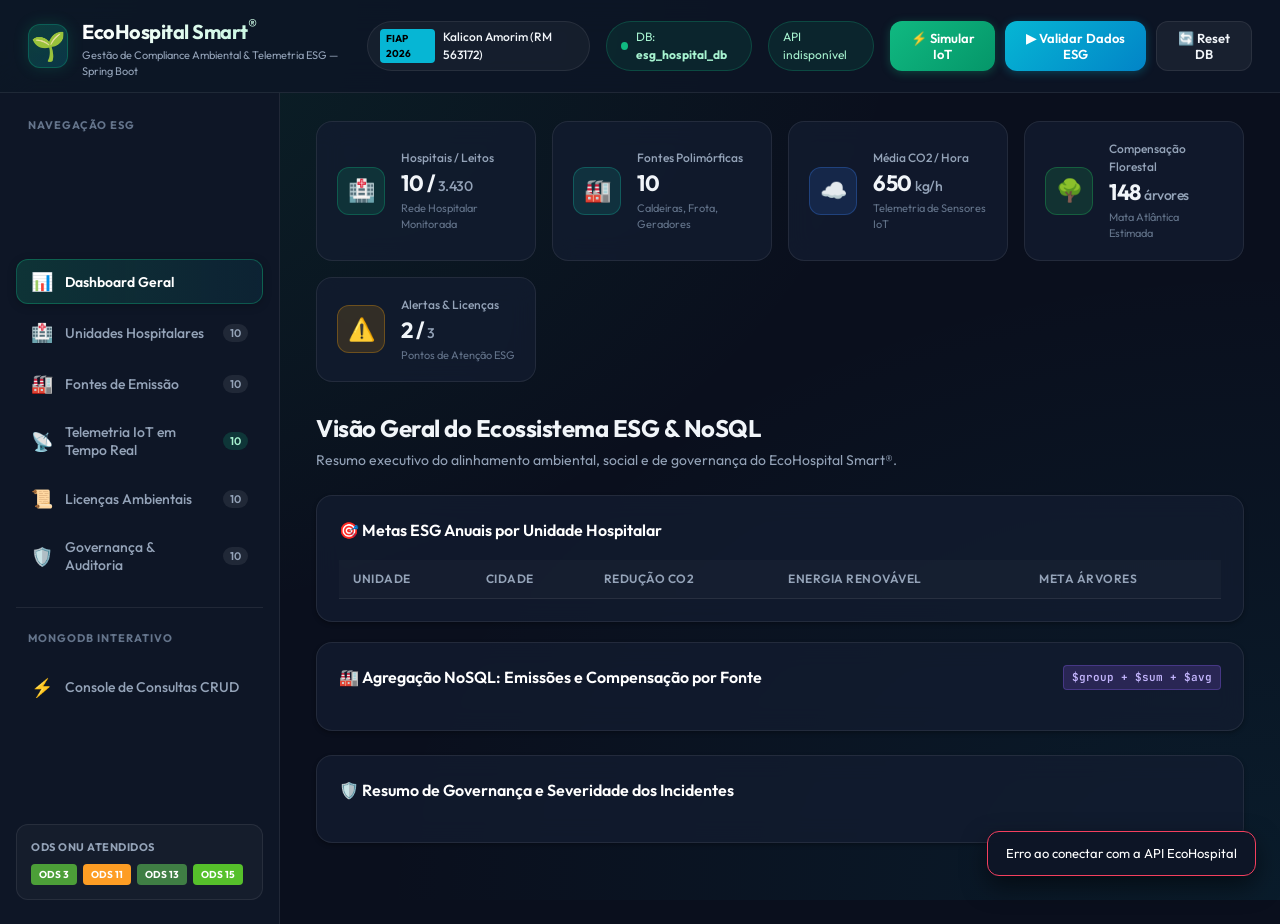
==== public/index.html @ 6159371f "Implementa EcoHospital Spring Boot com Docker, testes e CI/CD" ====
<!DOCTYPE html>
<html lang="pt-BR">
<head>
    <meta charset="UTF-8">
    <meta name="viewport" content="width=device-width, initial-scale=1.0">
    <title>EcoHospital Smart® — Gestão ESG & Monitoramento NoSQL</title>
    <link rel="preconnect" href="https://fonts.googleapis.com">
    <link rel="preconnect" href="https://fonts.gstatic.com" crossorigin>
    <link href="https://fonts.googleapis.com/css2?family=Outfit:wght@300;400;500;600;700;800&family=JetBrains+Mono:wght@400;500;700&display=swap" rel="stylesheet">
    <link rel="stylesheet" href="styles.css">
</head>
<body>
    <!-- HEADER -->
    <header class="navbar">
        <div class="nav-brand">
            <div class="logo-icon">🌱</div>
            <div class="brand-text">
                <span class="brand-title">EcoHospital Smart<sup>®</sup></span>
                <span class="brand-subtitle">Gestão de Compliance Ambiental & Telemetria ESG — Spring Boot</span>
            </div>
        </div>
        <div class="nav-meta">
            <div class="student-badge">
                <span class="badge-label">FIAP 2026</span>
                <span class="student-name">Kalicon Amorim (RM 563172)</span>
            </div>
            <div class="db-status-badge">
                <span class="status-dot pulse"></span>
                <span>DB: <strong>esg_hospital_db</strong></span>
            </div>
            <div class="db-status-badge" id="environmentLabel">Consultando ambiente…</div>
            <div class="header-actions">
                <button id="btnSimularIoT" class="btn btn-emerald" title="Gera uma leitura de telemetria IoT aleatória">
                    ⚡ Simular IoT
                </button>
                <button id="btnRunTestRunner" class="btn btn-cyan" title="Exibe o relatório de integridade dos dados atuais">
                    ▶ Validar Dados ESG
                </button>
                <button id="btnResetDB" class="btn btn-outline" title="Recarrega o banco com o dataset original">
                    🔄 Reset DB
                </button>
            </div>
        </div>
    </header>

    <!-- MAIN CONTAINER -->
    <div class="app-layout">
        <!-- SIDEBAR NAVIGATION -->
        <aside class="sidebar">
            <div class="sidebar-section-title">NAVEGAÇÃO ESG</div>
            <nav class="nav-menu">
                <button class="nav-item active" data-tab="dashboard">
                    <span class="nav-icon">📊</span>
                    <span>Dashboard Geral</span>
                </button>
                <button class="nav-item" data-tab="hospitais">
                    <span class="nav-icon">🏥</span>
                    <span>Unidades Hospitalares</span>
                    <span class="badge-count" id="countHospitais">10</span>
                </button>
                <button class="nav-item" data-tab="fontes">
                    <span class="nav-icon">🏭</span>
                    <span>Fontes de Emissão</span>
                    <span class="badge-count" id="countFontes">10</span>
                </button>
                <button class="nav-item" data-tab="telemetria">
                    <span class="nav-icon">📡</span>
                    <span>Telemetria IoT em Tempo Real</span>
                    <span class="badge-count pulse-badge" id="countTelemetria">10</span>
                </button>
                <button class="nav-item" data-tab="licencas">
                    <span class="nav-icon">📜</span>
                    <span>Licenças Ambientais</span>
                    <span class="badge-count" id="countLicencas">10</span>
                </button>
                <button class="nav-item" data-tab="auditoria">
                    <span class="nav-icon">🛡️</span>
                    <span>Governança & Auditoria</span>
                    <span class="badge-count" id="countAuditoria">10</span>
                </button>
                <div class="sidebar-divider"></div>
                <div class="sidebar-section-title">MONGODB INTERATIVO</div>
                <button class="nav-item" data-tab="console">
                    <span class="nav-icon">⚡</span>
                    <span>Console de Consultas CRUD</span>
                </button>
            </nav>

            <div class="sidebar-footer">
                <div class="footer-card">
                    <div class="footer-card-header">
                        <span class="footer-card-title">ODS ONU Atendidos</span>
                    </div>
                    <div class="ods-tags">
                        <span class="ods-pill ods-3" title="ODS 3: Saúde e Bem-Estar">ODS 3</span>
                        <span class="ods-pill ods-11" title="ODS 11: Cidades Sustentáveis">ODS 11</span>
                        <span class="ods-pill ods-13" title="ODS 13: Ação Contra Mudança Global do Clima">ODS 13</span>
                        <span class="ods-pill ods-15" title="ODS 15: Vida Terrestre">ODS 15</span>
                    </div>
                </div>
            </div>
        </aside>

        <!-- CONTENT AREA -->
        <main class="main-content">
            <!-- KPI STRIP -->
            <section class="kpi-strip">
                <div class="kpi-card">
                    <div class="kpi-icon-wrapper bg-emerald">🏥</div>
                    <div class="kpi-info">
                        <span class="kpi-label">Hospitais / Leitos</span>
                        <span class="kpi-value" id="kpiHospitais">10 / <small id="kpiLeitos">3.430</small></span>
                        <span class="kpi-sub">Rede Hospitalar Monitorada</span>
                    </div>
                </div>

                <div class="kpi-card">
                    <div class="kpi-icon-wrapper bg-teal">🏭</div>
                    <div class="kpi-info">
                        <span class="kpi-label">Fontes Polimórficas</span>
                        <span class="kpi-value" id="kpiFontes">10</span>
                        <span class="kpi-sub">Caldeiras, Frota, Geradores</span>
                    </div>
                </div>

                <div class="kpi-card">
                    <div class="kpi-icon-wrapper bg-blue">☁️</div>
                    <div class="kpi-info">
                        <span class="kpi-label">Média CO2 / Hora</span>
                        <span class="kpi-value" id="kpiMediaCo2">650 <small>kg/h</small></span>
                        <span class="kpi-sub">Telemetria de Sensores IoT</span>
                    </div>
                </div>

                <div class="kpi-card">
                    <div class="kpi-icon-wrapper bg-green">🌳</div>
                    <div class="kpi-info">
                        <span class="kpi-label">Compensação Florestal</span>
                        <span class="kpi-value" id="kpiArvores">148 <small>árvores</small></span>
                        <span class="kpi-sub">Mata Atlântica Estimada</span>
                    </div>
                </div>

                <div class="kpi-card">
                    <div class="kpi-icon-wrapper bg-amber">⚠️</div>
                    <div class="kpi-info">
                        <span class="kpi-label">Alertas & Licenças</span>
                        <span class="kpi-value" id="kpiAlertas">2 / <small id="kpiLicencasCriticas">3</small></span>
                        <span class="kpi-sub">Pontos de Atenção ESG</span>
                    </div>
                </div>
            </section>

            <!-- TAB 1: DASHBOARD GERAL -->
            <div id="tab-dashboard" class="tab-pane active">
                <div class="content-header">
                    <h2>Visão Geral do Ecossistema ESG & NoSQL</h2>
                    <p>Resumo executivo do alinhamento ambiental, social e de governança do EcoHospital Smart®.</p>
                </div>

                <div class="grid-2-cols">
                    <div class="glass-card">
                        <div class="card-title">
                            <span>🎯 Metas ESG Anuais por Unidade Hospitalar</span>
                        </div>
                        <div class="table-responsive">
                            <table class="data-table" id="tableMetasDashboard">
                                <thead>
                                    <tr>
                                        <th>Unidade</th>
                                        <th>Cidade</th>
                                        <th>Redução CO2</th>
                                        <th>Energia Renovável</th>
                                        <th>Meta Árvores</th>
                                    </tr>
                                </thead>
                                <tbody>
                                    <!-- Injetado via JS -->
                                </tbody>
                            </table>
                        </div>
                    </div>

                    <div class="glass-card">
                        <div class="card-title">
                            <span>🏭 Agregação NoSQL: Emissões e Compensação por Fonte</span>
                            <span class="tag-pipeline">$group + $sum + $avg</span>
                        </div>
                        <div id="aggChartContainer" class="agg-list">
                            <!-- Injetado via JS -->
                        </div>
                    </div>
                </div>

                <div class="glass-card mt-4">
                    <div class="card-title">
                        <span>🛡️ Resumo de Governança e Severidade dos Incidentes</span>
                    </div>
                    <div class="governance-grid" id="governanceHighlights">
                        <!-- Injetado via JS -->
                    </div>
                </div>
            </div>

            <!-- TAB 2: UNIDADES HOSPITALARES -->
            <div id="tab-hospitais" class="tab-pane">
                <div class="content-header">
                    <h2>Unidades Hospitalares Monitoradas</h2>
                    <p>Estrutura NoSQL com geolocalização GeoJSON (índice <code>2dsphere</code>), leitos ativos e certificações ESG (ISO 14001, LEED, ONA).</p>
                </div>
                <div class="hospital-cards-grid" id="hospitalCardsContainer">
                    <!-- Injetado via JS -->
                </div>
            </div>

            <!-- TAB 3: FONTES DE EMISSÃO (POLIMÓRFICO) -->
            <div id="tab-fontes" class="tab-pane">
                <div class="content-header">
                    <h2>Fontes de Emissão — Esquema Polimórfico MongoDB</h2>
                    <p>Demonstração da flexibilidade NoSQL: cada tipo de fonte (caldeira, ambulância elétrica, gerador diesel, incinerador) possui atributos exclusivos sem campos nulos desperdiçados.</p>
                </div>
                <div class="filter-bar">
                    <button class="filter-btn active" data-filter="TODOS">Todas (10)</button>
                    <button class="filter-btn" data-filter="CALDEIRA_VAPOR">Caldeiras a Vapor</button>
                    <button class="filter-btn" data-filter="GRUPO_GERADOR_DIESEL">Geradores Diesel</button>
                    <button class="filter-btn" data-filter="FROTA_AMBULANCIA_HIBRIDA">Frota Híbrida/Elétrica</button>
                    <button class="filter-btn" data-filter="INCINERADOR_RESIDUOS_HOSP">Incineradores</button>
                    <button class="filter-btn" data-filter="SISTEMA_HVAC_CHILLER">Sistemas Chiller</button>
                </div>
                <div class="fontes-cards-grid" id="fontesCardsContainer">
                    <!-- Injetado via JS -->
                </div>
            </div>

            <!-- TAB 4: TELEMETRIA IOT -->
            <div id="tab-telemetria" class="tab-pane">
                <div class="content-header flex-between">
                    <div>
                        <h2>Telemetria de Carbono IoT em Tempo Real</h2>
                        <p>Sensores coletando emissão contínua de CO2 (kg/h), temperatura e cálculo automático de árvores para compensação ambiental.</p>
                    </div>
                    <button id="btnNovaLeitura" class="btn btn-emerald">
                        ➕ Disparar Nova Leitura IoT
                    </button>
                </div>

                <div class="glass-card">
                    <div class="table-responsive">
                        <table class="data-table" id="tableTelemetria">
                            <thead>
                                <tr>
                                    <th>Código</th>
                                    <th>Fonte Emissora</th>
                                    <th>Data / Hora</th>
                                    <th>CO2 Medido</th>
                                    <th>Limite Máx.</th>
                                    <th>Status</th>
                                    <th>Compensação Florestal</th>
                                </tr>
                            </thead>
                            <tbody>
                                <!-- Injetado via JS -->
                            </tbody>
                        </table>
                    </div>
                </div>
            </div>

            <!-- TAB 5: LICENÇAS AMBIENTAIS -->
            <div id="tab-licencas" class="tab-pane">
                <div class="content-header">
                    <h2>Controle de Licenças Ambientais & Prazos Regulatórios</h2>
                    <p>Órgãos emissores (CETESB, IBAMA, DAEE, ANVISA), acompanhamento de condicionantes e alertas de vencimento.</p>
                </div>
                <div class="glass-card">
                    <div class="table-responsive">
                        <table class="data-table" id="tableLicencas">
                            <thead>
                                <tr>
                                    <th>Processo</th>
                                    <th>Tipo de Licença</th>
                                    <th>Unidade</th>
                                    <th>Órgão Emissor</th>
                                    <th>Vencimento</th>
                                    <th>Status</th>
                                    <th>Condicionantes</th>
                                </tr>
                            </thead>
                            <tbody>
                                <!-- Injetado via JS -->
                            </tbody>
                        </table>
                    </div>
                </div>
            </div>

            <!-- TAB 6: AUDITORIA ESG -->
            <div id="tab-auditoria" class="tab-pane">
                <div class="content-header">
                    <h2>Trilha Imutável de Auditoria & Governança ESG</h2>
                    <p>Histórico auditável de incidentes, compliance com os ODS da ONU e indicadores GRI.</p>
                </div>
                <div class="glass-card">
                    <div class="table-responsive">
                        <table class="data-table" id="tableAuditoria">
                            <thead>
                                <tr>
                                    <th>Código Log</th>
                                    <th>Timestamp</th>
                                    <th>Categoria</th>
                                    <th>Severidade</th>
                                    <th>Descrição do Evento</th>
                                    <th>ODS ONU</th>
                                    <th>Status</th>
                                </tr>
                            </thead>
                            <tbody>
                                <!-- Injetado via JS -->
                            </tbody>
                        </table>
                    </div>
                </div>
            </div>

            <!-- TAB 7: CONSOLE INTERATIVO MONGODB -->
            <div id="tab-console" class="tab-pane">
                <div class="content-header">
                    <h2>Console Interativo de Consultas & Operações ESG</h2>
                    <p>Execute as operações sobre os documentos JSON e consulte o comando MongoDB equivalente para estudo.</p>
                </div>

                <div class="console-layout">
                    <div class="console-sidebar glass-card">
                        <h3 class="panel-title">Consultas Acadêmicas Predefinidas</h3>
                        <div class="preset-group">
                            <span class="group-label">OPERAÇÕES DE CONSULTA (READ)</span>
                            <button class="btn-query-preset" data-query="read_hospitais_iso">
                                <span class="q-badge">2.1</span> Hospitais ISO 14001 com leitos > 200
                            </button>
                            <button class="btn-query-preset" data-query="read_fontes_altas">
                                <span class="q-badge">2.2</span> Fontes com CO2 >= 500 kg/h
                            </button>
                            <button class="btn-query-preset" data-query="read_frota_hibrida">
                                <span class="q-badge">2.3</span> Frota de Ambulâncias Híbridas
                            </button>
                            <button class="btn-query-preset" data-query="read_iot_critico">
                                <span class="q-badge">2.4</span> Leituras IoT Críticas (Alertas)
                            </button>
                            <button class="btn-query-preset" data-query="agg_arvores_fonte">
                                <span class="q-badge">2.5</span> Agregação: Árvores por Fonte ($group)
                            </button>
                            <button class="btn-query-preset" data-query="read_licencas_criticas">
                                <span class="q-badge">2.6</span> Licenças Vencidas ou Expirando
                            </button>
                            <button class="btn-query-preset" data-query="read_logs_criticos">
                                <span class="q-badge">2.7</span> Logs de Auditoria Críticos
                            </button>
                        </div>

                        <div class="preset-group mt-3">
                            <span class="group-label">OPERAÇÕES DE ATUALIZAÇÃO (UPDATE)</span>
                            <button class="btn-query-preset" data-query="update_meta_hosp">
                                <span class="q-badge">3.1</span> Atualizar Metas / Certificação Net Zero
                            </button>
                            <button class="btn-query-preset" data-query="update_status_fonte">
                                <span class="q-badge">3.2</span> Atualizar Status Caldeira Otimizada
                            </button>
                        </div>
                    </div>

                    <div class="console-main glass-card">
                        <div class="query-code-panel">
                            <div class="panel-header">
                                <span class="code-title">COMANDO MONGOSH EQUIVALENTE (DIDÁTICO):</span>
                                <span class="badge-tag" id="queryTotalResults">0 resultados</span>
                            </div>
                            <pre class="code-editor" id="mongoCodeViewer">// Selecione uma das consultas à esquerda para executar e inspecionar os dados.</pre>
                        </div>

                        <div class="query-results-panel mt-3">
                            <div class="panel-header">
                                <span class="code-title">RESULTADO DA OPERAÇÃO ESG:</span>
                                <button class="btn btn-sm btn-outline" id="btnCopiarJson">📋 Copiar JSON</button>
                            </div>
                            <pre class="json-viewer" id="jsonResultViewer">{ "status": "Aguardando seleção..." }</pre>
                        </div>
                    </div>
                </div>
            </div>
        </main>
    </div>

    <!-- MODAL TEST RUNNER -->
    <div class="modal-overlay" id="testRunnerModal">
        <div class="modal-window">
            <div class="modal-header">
                <div class="modal-title">
                    <span>🖥️ Relatório de Integridade ESG</span>
                </div>
                <button class="modal-close" id="btnCloseModal">✕</button>
            </div>
            <div class="modal-body">
                <div class="terminal-container">
                    <pre class="terminal-output" id="terminalOutput">Consultando integridade dos dados...</pre>
                </div>
            </div>
            <div class="modal-footer">
                <span class="terminal-status">Suíte automatizada disponível no pipeline CI</span>
                <button class="btn btn-outline" id="btnCloseModalBtn">Fechar</button>
            </div>
        </div>
    </div>

    <!-- TOAST NOTIFICATION -->
    <div id="toast" class="toast"></div>

    <script src="app.js"></script>
</body>
</html>
---- public/styles.css ----
/* ==========================================================================
   EcoHospital Smart® — Sistema de Gestão ESG NoSQL MongoDB
   Estilos Visuais Premium & Glassmorphism
   ========================================================================== */

:root {
    --bg-main: #0a0f1d;
    --bg-sidebar: #0e1626;
    --bg-card: rgba(19, 29, 49, 0.75);
    --bg-card-hover: rgba(28, 41, 68, 0.85);
    --border-color: rgba(255, 255, 255, 0.08);
    --border-glow: rgba(16, 185, 129, 0.3);

    --primary-emerald: #10b981;
    --primary-emerald-hover: #059669;
    --accent-teal: #14b8a6;
    --accent-cyan: #06b6d4;
    --accent-blue: #3b82f6;
    --accent-amber: #f59e0b;
    --accent-rose: #f43f5e;
    --accent-purple: #8b5cf6;

    --text-main: #f1f5f9;
    --text-muted: #94a3b8;
    --text-dim: #64748b;

    --font-sans: 'Outfit', -apple-system, BlinkMacSystemFont, sans-serif;
    --font-mono: 'JetBrains Mono', Consolas, monospace;

    --shadow-sm: 0 2px 4px rgba(0,0,0,0.3);
    --shadow-md: 0 4px 12px rgba(0,0,0,0.4);
    --shadow-lg: 0 10px 25px rgba(0,0,0,0.5);
    --radius-sm: 8px;
    --radius-md: 12px;
    --radius-lg: 16px;
    --radius-full: 9999px;
}

* {
    box-sizing: border-box;
    margin: 0;
    padding: 0;
}

body {
    font-family: var(--font-sans);
    background-color: var(--bg-main);
    color: var(--text-main);
    line-height: 1.5;
    min-height: 100vh;
    overflow-x: hidden;
    background-image: 
        radial-gradient(at 0% 0%, rgba(16, 185, 129, 0.12) 0px, transparent 50%),
        radial-gradient(at 100% 100%, rgba(6, 182, 212, 0.08) 0px, transparent 50%);
    background-attachment: fixed;
}

/* ==========================================================================
   HEADER / NAVBAR
   ========================================================================== */
.navbar {
    display: flex;
    justify-content: space-between;
    align-items: center;
    padding: 12px 28px;
    background: rgba(14, 22, 38, 0.85);
    backdrop-filter: blur(16px);
    border-bottom: 1px solid var(--border-color);
    position: sticky;
    top: 0;
    z-index: 100;
}

.nav-brand {
    display: flex;
    align-items: center;
    gap: 14px;
}

.logo-icon {
    font-size: 28px;
    width: 44px;
    height: 44px;
    display: flex;
    align-items: center;
    justify-content: center;
    background: linear-gradient(135deg, rgba(16, 185, 129, 0.25), rgba(6, 182, 212, 0.2));
    border: 1px solid var(--border-glow);
    border-radius: var(--radius-md);
    box-shadow: 0 0 15px rgba(16, 185, 129, 0.2);
}

.brand-text {
    display: flex;
    flex-direction: column;
}

.brand-title {
    font-size: 20px;
    font-weight: 700;
    letter-spacing: -0.5px;
    background: linear-gradient(90deg, #ffffff, #a7f3d0);
    -webkit-background-clip: text;
    -webkit-text-fill-color: transparent;
}

.brand-subtitle {
    font-size: 11px;
    color: var(--text-muted);
    font-weight: 400;
}

.nav-meta {
    display: flex;
    align-items: center;
    gap: 16px;
}

.student-badge {
    display: flex;
    align-items: center;
    gap: 8px;
    padding: 6px 12px;
    background: rgba(255, 255, 255, 0.04);
    border: 1px solid var(--border-color);
    border-radius: var(--radius-full);
    font-size: 12px;
}

.student-badge .badge-label {
    background: var(--accent-cyan);
    color: #000;
    font-weight: 700;
    font-size: 10px;
    padding: 2px 6px;
    border-radius: 4px;
}

.student-name {
    color: var(--text-main);
    font-weight: 500;
}

.db-status-badge {
    display: flex;
    align-items: center;
    gap: 8px;
    padding: 6px 14px;
    background: rgba(16, 185, 129, 0.1);
    border: 1px solid rgba(16, 185, 129, 0.25);
    border-radius: var(--radius-full);
    font-size: 12px;
    color: #a7f3d0;
}

.status-dot {
    width: 8px;
    height: 8px;
    border-radius: 50%;
    background: var(--primary-emerald);
}

.status-dot.pulse {
    box-shadow: 0 0 0 0 rgba(16, 185, 129, 0.7);
    animation: pulseGlow 2s infinite;
}

@keyframes pulseGlow {
    0% { transform: scale(0.95); box-shadow: 0 0 0 0 rgba(16, 185, 129, 0.7); }
    70% { transform: scale(1); box-shadow: 0 0 0 8px rgba(16, 185, 129, 0); }
    100% { transform: scale(0.95); box-shadow: 0 0 0 0 rgba(16, 185, 129, 0); }
}

.header-actions {
    display: flex;
    gap: 10px;
}

/* ==========================================================================
   BUTTONS
   ========================================================================== */
.btn {
    display: inline-flex;
    align-items: center;
    gap: 6px;
    padding: 8px 16px;
    font-family: var(--font-sans);
    font-size: 13px;
    font-weight: 600;
    border-radius: var(--radius-md);
    cursor: pointer;
    transition: all 0.2s ease;
    border: none;
    text-decoration: none;
}

.btn-emerald {
    background: linear-gradient(135deg, var(--primary-emerald), #059669);
    color: #ffffff;
    box-shadow: 0 2px 10px rgba(16, 185, 129, 0.3);
}

.btn-emerald:hover {
    transform: translateY(-1px);
    box-shadow: 0 4px 15px rgba(16, 185, 129, 0.45);
}

.btn-cyan {
    background: linear-gradient(135deg, var(--accent-cyan), #0284c7);
    color: #ffffff;
    box-shadow: 0 2px 10px rgba(6, 182, 212, 0.3);
}

.btn-cyan:hover {
    transform: translateY(-1px);
    box-shadow: 0 4px 15px rgba(6, 182, 212, 0.45);
}

.btn-outline {
    background: rgba(255, 255, 255, 0.05);
    color: var(--text-main);
    border: 1px solid var(--border-color);
}

.btn-outline:hover {
    background: rgba(255, 255, 255, 0.1);
    border-color: rgba(255, 255, 255, 0.2);
}

.btn-sm {
    padding: 5px 10px;
    font-size: 11px;
}

/* ==========================================================================
   LAYOUT: SIDEBAR + MAIN CONTENT
   ========================================================================== */
.app-layout {
    display: flex;
    min-height: calc(100vh - 69px);
}

.sidebar {
    width: 280px;
    background: var(--bg-sidebar);
    border-right: 1px solid var(--border-color);
    padding: 24px 16px;
    display: flex;
    flex-direction: column;
    justify-content: space-between;
    flex-shrink: 0;
}

.sidebar-section-title {
    font-size: 11px;
    font-weight: 700;
    color: var(--text-dim);
    letter-spacing: 1px;
    margin-bottom: 12px;
    padding-left: 12px;
}

.nav-menu {
    display: flex;
    flex-direction: column;
    gap: 6px;
}

.nav-item {
    display: flex;
    align-items: center;
    gap: 12px;
    padding: 10px 14px;
    background: transparent;
    color: var(--text-muted);
    border: 1px solid transparent;
    border-radius: var(--radius-md);
    font-family: var(--font-sans);
    font-size: 14px;
    font-weight: 500;
    cursor: pointer;
    transition: all 0.2s;
    text-align: left;
    width: 100%;
}

.nav-item:hover {
    color: var(--text-main);
    background: rgba(255, 255, 255, 0.04);
}

.nav-item.active {
    color: #ffffff;
    background: linear-gradient(90deg, rgba(16, 185, 129, 0.18), rgba(6, 182, 212, 0.08));
    border-color: rgba(16, 185, 129, 0.35);
    font-weight: 600;
    box-shadow: 0 2px 10px rgba(0,0,0,0.2);
}

.nav-icon {
    font-size: 18px;
}

.badge-count {
    margin-left: auto;
    font-size: 11px;
    font-weight: 600;
    padding: 2px 7px;
    border-radius: var(--radius-full);
    background: rgba(255, 255, 255, 0.08);
    color: var(--text-muted);
}

.badge-count.pulse-badge {
    background: rgba(16, 185, 129, 0.2);
    color: #a7f3d0;
}

.sidebar-divider {
    height: 1px;
    background: var(--border-color);
    margin: 16px 0;
}

.footer-card {
    background: rgba(255, 255, 255, 0.03);
    border: 1px solid var(--border-color);
    border-radius: var(--radius-md);
    padding: 14px;
}

.footer-card-title {
    font-size: 11px;
    font-weight: 700;
    color: var(--text-muted);
    text-transform: uppercase;
    letter-spacing: 0.5px;
    display: block;
    margin-bottom: 8px;
}

.ods-tags {
    display: flex;
    flex-wrap: wrap;
    gap: 6px;
}

.ods-pill {
    font-size: 10px;
    font-weight: 700;
    padding: 3px 8px;
    border-radius: 4px;
    color: #fff;
}

.ods-3  { background: #4C9F38; }
.ods-11 { background: #FD9D24; }
.ods-13 { background: #3F7E44; }
.ods-15 { background: #56C02B; }

/* ==========================================================================
   MAIN CONTENT AREA
   ========================================================================== */
.main-content {
    flex: 1;
    padding: 28px 36px;
    overflow-y: auto;
    max-height: calc(100vh - 69px);
}

/* KPI STRIP */
.kpi-strip {
    display: grid;
    grid-template-columns: repeat(auto-fit, minmax(200px, 1fr));
    gap: 16px;
    margin-bottom: 28px;
}

.kpi-card {
    background: var(--bg-card);
    backdrop-filter: blur(12px);
    border: 1px solid var(--border-color);
    border-radius: var(--radius-lg);
    padding: 18px 20px;
    display: flex;
    align-items: center;
    gap: 16px;
    transition: transform 0.2s, border-color 0.2s;
}

.kpi-card:hover {
    transform: translateY(-2px);
    border-color: rgba(255, 255, 255, 0.18);
}

.kpi-icon-wrapper {
    width: 48px;
    height: 48px;
    border-radius: var(--radius-md);
    display: flex;
    align-items: center;
    justify-content: center;
    font-size: 22px;
    flex-shrink: 0;
}

.bg-emerald { background: rgba(16, 185, 129, 0.15); border: 1px solid rgba(16, 185, 129, 0.3); }
.bg-teal    { background: rgba(20, 184, 166, 0.15); border: 1px solid rgba(20, 184, 166, 0.3); }
.bg-blue    { background: rgba(59, 130, 246, 0.15); border: 1px solid rgba(59, 130, 246, 0.3); }
.bg-green   { background: rgba(34, 197, 94, 0.15);  border: 1px solid rgba(34, 197, 94, 0.3); }
.bg-amber   { background: rgba(245, 158, 11, 0.15); border: 1px solid rgba(245, 158, 11, 0.3); }

.kpi-info {
    display: flex;
    flex-direction: column;
}

.kpi-label {
    font-size: 12px;
    color: var(--text-muted);
    font-weight: 500;
}

.kpi-value {
    font-size: 22px;
    font-weight: 700;
    color: var(--text-main);
    letter-spacing: -0.5px;
}

.kpi-value small {
    font-size: 14px;
    font-weight: 500;
    color: var(--text-muted);
}

.kpi-sub {
    font-size: 11px;
    color: var(--text-dim);
}

/* ==========================================================================
   TABS & PANES
   ========================================================================== */
.tab-pane {
    display: none;
    animation: fadeIn 0.25s ease-out;
}

.tab-pane.active {
    display: block;
}

@keyframes fadeIn {
    from { opacity: 0; transform: translateY(6px); }
    to { opacity: 1; transform: translateY(0); }
}

.content-header {
    margin-bottom: 24px;
}

.content-header h2 {
    font-size: 24px;
    font-weight: 700;
    letter-spacing: -0.5px;
    margin-bottom: 4px;
}

.content-header p {
    color: var(--text-muted);
    font-size: 14px;
}

.flex-between {
    display: flex;
    justify-content: space-between;
    align-items: center;
}

/* ==========================================================================
   CARDS & GRIDS
   ========================================================================== */
.glass-card {
    background: var(--bg-card);
    backdrop-filter: blur(12px);
    border: 1px solid var(--border-color);
    border-radius: var(--radius-lg);
    padding: 22px;
    box-shadow: var(--shadow-sm);
}

.card-title {
    display: flex;
    justify-content: space-between;
    align-items: center;
    font-size: 16px;
    font-weight: 600;
    margin-bottom: 18px;
    color: #ffffff;
}

.tag-pipeline {
    font-family: var(--font-mono);
    font-size: 11px;
    background: rgba(139, 92, 246, 0.2);
    color: #c4b5fd;
    padding: 3px 8px;
    border-radius: 4px;
    border: 1px solid rgba(139, 92, 246, 0.3);
}

.grid-2-cols {
    display: grid;
    grid-template-columns: repeat(auto-fit, minmax(460px, 1fr));
    gap: 20px;
}

.mt-3 { margin-top: 16px; }
.mt-4 { margin-top: 24px; }

/* ==========================================================================
   TABLES
   ========================================================================== */
.table-responsive {
    overflow-x: auto;
}

.data-table {
    width: 100%;
    border-collapse: collapse;
    font-size: 13px;
    text-align: left;
}

.data-table th {
    padding: 10px 14px;
    color: var(--text-muted);
    font-weight: 600;
    font-size: 12px;
    text-transform: uppercase;
    letter-spacing: 0.5px;
    border-bottom: 1px solid var(--border-color);
    background: rgba(255, 255, 255, 0.02);
}

.data-table td {
    padding: 12px 14px;
    border-bottom: 1px solid var(--border-color);
    color: var(--text-main);
    vertical-align: middle;
}

.data-table tbody tr {
    transition: background-color 0.15s;
}

.data-table tbody tr:hover {
    background-color: var(--bg-card-hover);
}

/* ==========================================================================
   BADGES & STATUS
   ========================================================================== */
.badge {
    display: inline-flex;
    align-items: center;
    gap: 4px;
    padding: 3px 8px;
    border-radius: var(--radius-full);
    font-size: 11px;
    font-weight: 600;
}

.badge-conforme {
    background: rgba(16, 185, 129, 0.15);
    color: #34d399;
    border: 1px solid rgba(16, 185, 129, 0.3);
}

.badge-alerta {
    background: rgba(245, 158, 11, 0.15);
    color: #fbbf24;
    border: 1px solid rgba(245, 158, 11, 0.3);
}

.badge-violacao {
    background: rgba(244, 63, 94, 0.15);
    color: #fb7185;
    border: 1px solid rgba(244, 63, 94, 0.3);
}

.badge-tag {
    background: rgba(255, 255, 255, 0.06);
    color: var(--text-muted);
    padding: 2px 7px;
    border-radius: 4px;
    font-size: 11px;
}

.cert-chip {
    display: inline-block;
    background: rgba(6, 182, 212, 0.12);
    color: #67e8f9;
    border: 1px solid rgba(6, 182, 212, 0.25);
    padding: 2px 7px;
    border-radius: 4px;
    font-size: 11px;
    margin: 2px 3px 2px 0;
}

/* ==========================================================================
   HOSPITAL & FONTES CARDS
   ========================================================================== */
.hospital-cards-grid, .fontes-cards-grid {
    display: grid;
    grid-template-columns: repeat(auto-fill, minmax(360px, 1fr));
    gap: 20px;
}

.hospital-card, .fonte-card {
    background: var(--bg-card);
    backdrop-filter: blur(12px);
    border: 1px solid var(--border-color);
    border-radius: var(--radius-lg);
    padding: 20px;
    transition: transform 0.2s, border-color 0.2s, box-shadow 0.2s;
    display: flex;
    flex-direction: column;
    justify-content: space-between;
}

.hospital-card:hover, .fonte-card:hover {
    transform: translateY(-3px);
    border-color: rgba(16, 185, 129, 0.4);
    box-shadow: 0 8px 20px rgba(0, 0, 0, 0.4);
}

.card-top {
    display: flex;
    justify-content: space-between;
    align-items: flex-start;
    margin-bottom: 12px;
}

.card-code {
    font-family: var(--font-mono);
    font-size: 11px;
    color: var(--accent-teal);
    background: rgba(20, 184, 166, 0.1);
    padding: 2px 6px;
    border-radius: 4px;
}

.card-title-main {
    font-size: 16px;
    font-weight: 700;
    margin-bottom: 6px;
    color: #ffffff;
}

.card-desc {
    font-size: 12px;
    color: var(--text-muted);
    margin-bottom: 14px;
}

.card-specs {
    background: rgba(255, 255, 255, 0.02);
    border: 1px solid rgba(255, 255, 255, 0.05);
    border-radius: var(--radius-md);
    padding: 10px 12px;
    margin-bottom: 14px;
    font-size: 12px;
}

.spec-item {
    display: flex;
    justify-content: space-between;
    padding: 3px 0;
}

.spec-item .label { color: var(--text-dim); }
.spec-item .val { font-weight: 600; color: var(--text-main); }

.card-badges {
    display: flex;
    flex-wrap: wrap;
    gap: 4px;
}

/* FILTER BAR */
.filter-bar {
    display: flex;
    flex-wrap: wrap;
    gap: 8px;
    margin-bottom: 20px;
}

.filter-btn {
    background: rgba(255, 255, 255, 0.04);
    border: 1px solid var(--border-color);
    color: var(--text-muted);
    padding: 6px 14px;
    border-radius: var(--radius-full);
    font-family: var(--font-sans);
    font-size: 12px;
    font-weight: 500;
    cursor: pointer;
    transition: all 0.15s;
}

.filter-btn:hover {
    color: var(--text-main);
    background: rgba(255, 255, 255, 0.08);
}

.filter-btn.active {
    background: var(--primary-emerald);
    color: #ffffff;
    border-color: var(--primary-emerald);
    font-weight: 600;
}

/* ==========================================================================
   AGGREGATION LIST (DASHBOARD)
   ========================================================================== */
.agg-list {
    display: flex;
    flex-direction: column;
    gap: 12px;
}

.agg-item {
    background: rgba(255, 255, 255, 0.02);
    border: 1px solid rgba(255, 255, 255, 0.05);
    border-radius: var(--radius-md);
    padding: 12px 14px;
    display: flex;
    align-items: center;
    justify-content: space-between;
}

.agg-fonte {
    font-family: var(--font-mono);
    font-size: 13px;
    font-weight: 600;
    color: #ffffff;
}

.agg-metrics {
    display: flex;
    gap: 20px;
    text-align: right;
}

.agg-co2 {
    font-size: 13px;
    color: #67e8f9;
}

.agg-arvores {
    font-size: 13px;
    font-weight: 700;
    color: #34d399;
}

/* GOVERNANCE HIGHLIGHTS */
.governance-grid {
    display: grid;
    grid-template-columns: repeat(auto-fit, minmax(320px, 1fr));
    gap: 16px;
}

.gov-card {
    background: rgba(255, 255, 255, 0.02);
    border-left: 3px solid var(--accent-cyan);
    padding: 12px 14px;
    border-radius: 0 var(--radius-sm) var(--radius-sm) 0;
}

.gov-card.critical {
    border-left-color: var(--accent-rose);
}

.gov-header {
    display: flex;
    justify-content: space-between;
    font-size: 12px;
    font-weight: 600;
    margin-bottom: 6px;
}

.gov-desc {
    font-size: 12px;
    color: var(--text-muted);
}

/* ==========================================================================
   MONGODB CONSOLE TAB
   ========================================================================== */
.console-layout {
    display: grid;
    grid-template-columns: 320px 1fr;
    gap: 20px;
}

.console-sidebar {
    display: flex;
    flex-direction: column;
}

.panel-title {
    font-size: 14px;
    font-weight: 700;
    margin-bottom: 14px;
    color: #ffffff;
}

.preset-group {
    display: flex;
    flex-direction: column;
    gap: 6px;
}

.group-label {
    font-size: 10px;
    font-weight: 700;
    color: var(--text-dim);
    letter-spacing: 0.5px;
    margin-bottom: 4px;
}

.btn-query-preset {
    display: flex;
    align-items: center;
    gap: 10px;
    padding: 8px 10px;
    background: rgba(255, 255, 255, 0.03);
    border: 1px solid var(--border-color);
    border-radius: var(--radius-sm);
    color: var(--text-muted);
    font-family: var(--font-sans);
    font-size: 12px;
    text-align: left;
    cursor: pointer;
    transition: all 0.15s;
}

.btn-query-preset:hover {
    background: rgba(255, 255, 255, 0.08);
    color: #ffffff;
}

.btn-query-preset.active {
    background: rgba(16, 185, 129, 0.15);
    border-color: rgba(16, 185, 129, 0.4);
    color: #ffffff;
    font-weight: 600;
}

.q-badge {
    background: rgba(255, 255, 255, 0.1);
    color: var(--accent-cyan);
    font-family: var(--font-mono);
    font-size: 10px;
    font-weight: 700;
    padding: 2px 5px;
    border-radius: 4px;
}

.console-main {
    display: flex;
    flex-direction: column;
}

.panel-header {
    display: flex;
    justify-content: space-between;
    align-items: center;
    margin-bottom: 8px;
}

.code-title {
    font-size: 11px;
    font-weight: 700;
    color: var(--text-dim);
    letter-spacing: 0.5px;
}

.code-editor, .json-viewer {
    font-family: var(--font-mono);
    font-size: 12px;
    background: #060913;
    border: 1px solid var(--border-color);
    border-radius: var(--radius-md);
    padding: 14px;
    overflow-x: auto;
    line-height: 1.6;
}

.code-editor {
    color: #67e8f9;
    max-height: 140px;
}

.json-viewer {
    color: #a7f3d0;
    max-height: 380px;
    overflow-y: auto;
}

/* ==========================================================================
   MODAL TEST RUNNER
   ========================================================================== */
.modal-overlay {
    position: fixed;
    top: 0;
    left: 0;
    width: 100vw;
    height: 100vh;
    background: rgba(0, 0, 0, 0.75);
    backdrop-filter: blur(8px);
    display: none;
    align-items: center;
    justify-content: center;
    z-index: 200;
}

.modal-overlay.open {
    display: flex;
}

.modal-window {
    background: #0e1626;
    border: 1px solid rgba(255, 255, 255, 0.15);
    border-radius: var(--radius-lg);
    width: 90%;
    max-width: 860px;
    max-height: 85vh;
    display: flex;
    flex-direction: column;
    box-shadow: 0 20px 50px rgba(0, 0, 0, 0.8);
}

.modal-header {
    display: flex;
    justify-content: space-between;
    align-items: center;
    padding: 16px 20px;
    border-bottom: 1px solid var(--border-color);
}

.modal-title {
    font-size: 15px;
    font-weight: 700;
    color: #ffffff;
}

.modal-close {
    background: transparent;
    border: none;
    color: var(--text-muted);
    font-size: 18px;
    cursor: pointer;
}

.modal-body {
    padding: 16px 20px;
    overflow-y: auto;
    flex: 1;
}

.terminal-container {
    background: #050811;
    border: 1px solid rgba(255, 255, 255, 0.08);
    border-radius: var(--radius-md);
    padding: 16px;
}

.terminal-output {
    font-family: var(--font-mono);
    font-size: 12px;
    color: #38bdf8;
    white-space: pre-wrap;
    word-break: break-all;
    line-height: 1.5;
}

.modal-footer {
    display: flex;
    justify-content: space-between;
    align-items: center;
    padding: 14px 20px;
    border-top: 1px solid var(--border-color);
}

.terminal-status {
    font-size: 12px;
    color: var(--primary-emerald);
    font-weight: 600;
}

/* ==========================================================================
   TOAST NOTIFICATION
   ========================================================================== */
.toast {
    position: fixed;
    bottom: 24px;
    right: 24px;
    background: rgba(14, 22, 38, 0.95);
    border: 1px solid var(--primary-emerald);
    border-radius: var(--radius-md);
    padding: 12px 18px;
    font-size: 13px;
    color: #ffffff;
    box-shadow: 0 10px 25px rgba(0,0,0,0.5);
    backdrop-filter: blur(12px);
    opacity: 0;
    pointer-events: none;
    transform: translateY(20px);
    transition: all 0.3s ease;
    z-index: 300;
}

.toast.show {
    opacity: 1;
    pointer-events: auto;
    transform: translateY(0);
}

/* Responsive adjustments */
@media (max-width: 900px) {
    .app-layout { flex-direction: column; }
    .sidebar { width: 100%; border-right: none; border-bottom: 1px solid var(--border-color); }
    .console-layout { grid-template-columns: 1fr; }
}
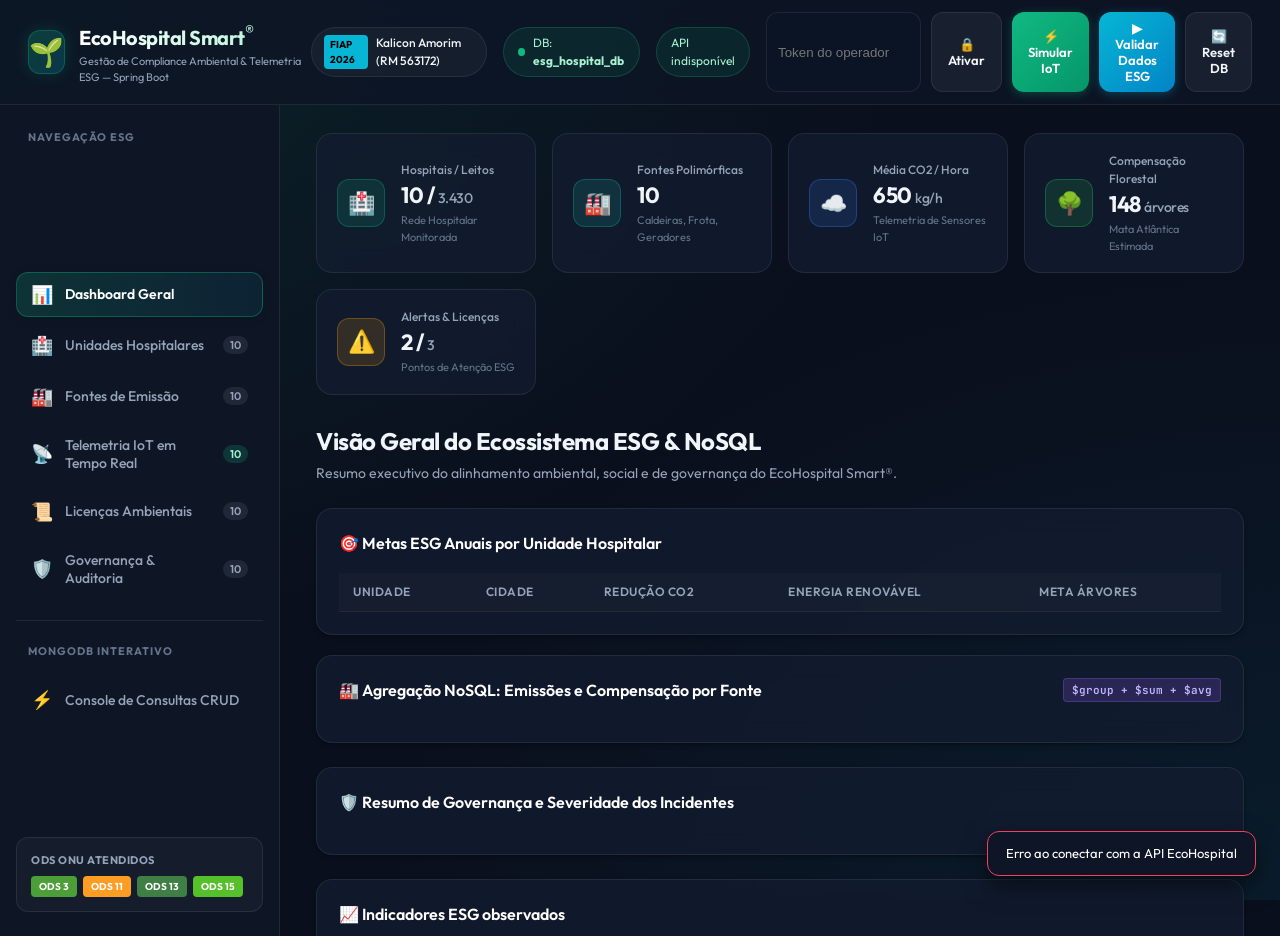
==== commit d740ef0c: "Add operator protection, PostgreSQL option and ESG insights" ====
--- a/public/index.html
+++ b/public/index.html
@@ -30,6 +30,8 @@
             </div>
             <div class="db-status-badge" id="environmentLabel">Consultando ambiente…</div>
             <div class="header-actions">
+                <input id="operatorKeyInput" type="password" autocomplete="off" placeholder="Token do operador" aria-label="Token do operador" class="operator-key-input">
+                <button id="btnOperatorKey" class="btn btn-outline" title="Habilita escritas somente nesta aba">🔒 Ativar</button>
                 <button id="btnSimularIoT" class="btn btn-emerald" title="Gera uma leitura de telemetria IoT aleatória">
                     ⚡ Simular IoT
                 </button>
@@ -199,6 +201,12 @@
                     <div class="governance-grid" id="governanceHighlights">
                         <!-- Injetado via JS -->
                     </div>
+                </div>
+                <div class="glass-card mt-4">
+                    <div class="card-title"><span>📈 Indicadores ESG observados</span></div>
+                    <p id="insightSummary">Calculando indicadores...</p>
+                    <div id="insightSources" class="agg-list"></div>
+                    <small id="insightMethodology"></small>
                 </div>
             </div>
 
--- a/public/styles.css
+++ b/public/styles.css
@@ -1030,6 +1030,16 @@
 }
 
 /* Responsive adjustments */
+.operator-key-input {
+    width: 155px;
+    padding: 9px 11px;
+    border-radius: var(--radius-md);
+    border: 1px solid var(--border-color);
+    background: #0b1424;
+    color: #fff;
+}
+#insightSummary { color: var(--text-primary); margin: 4px 0 14px; }
+#insightMethodology { color: var(--text-muted); display: block; margin-top: 12px; }
 @media (max-width: 900px) {
     .app-layout { flex-direction: column; }
     .sidebar { width: 100%; border-right: none; border-bottom: 1px solid var(--border-color); }
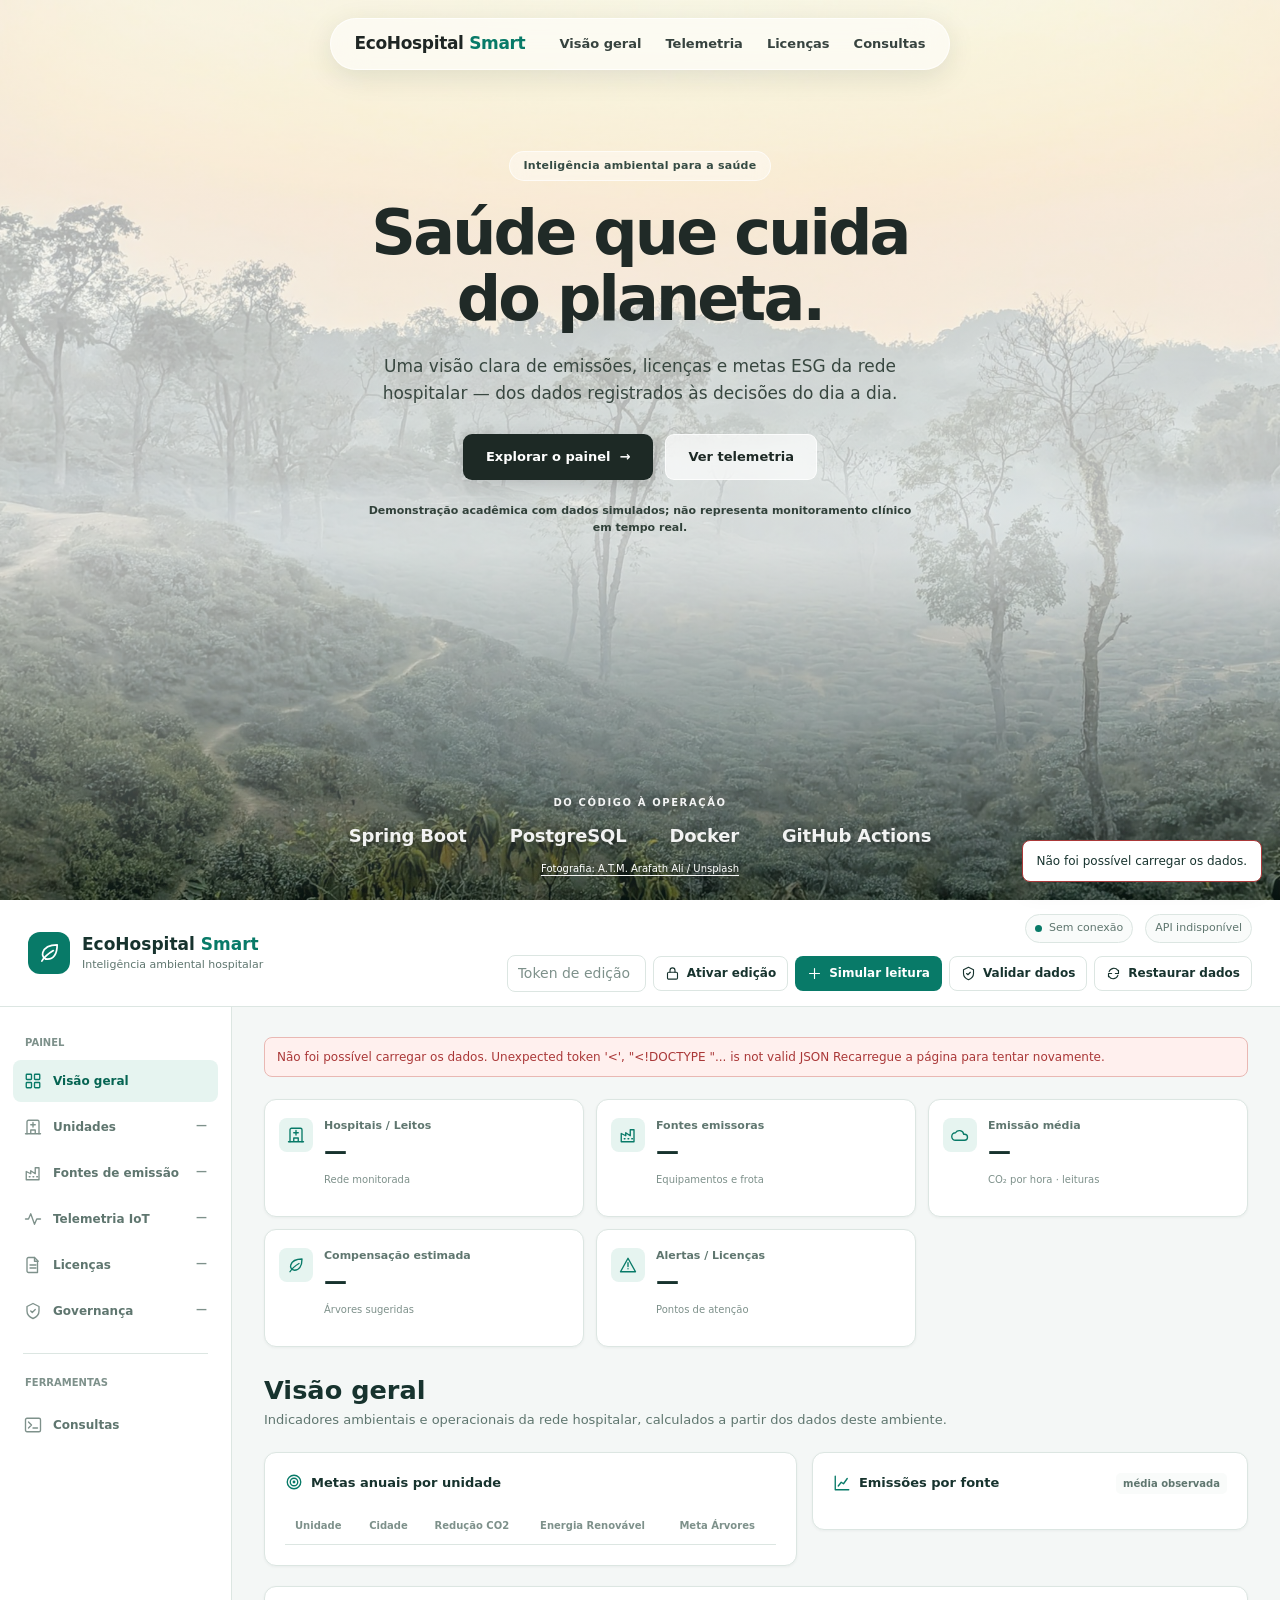
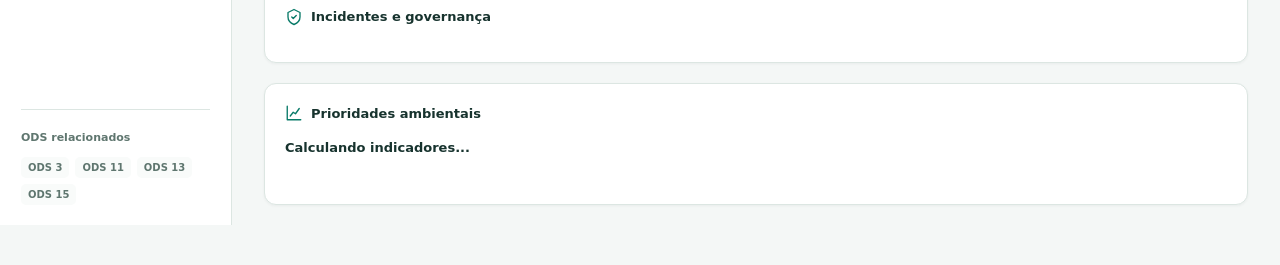
==== commit f226fc3a: "Redesign ESG interface with Monsoon-inspired landing and accessible dashboard" ====
--- a/public/index.html
+++ b/public/index.html
@@ -3,95 +3,142 @@
 <head>
     <meta charset="UTF-8">
     <meta name="viewport" content="width=device-width, initial-scale=1.0">
-    <title>EcoHospital Smart® — Gestão ESG & Monitoramento NoSQL</title>
-    <link rel="preconnect" href="https://fonts.googleapis.com">
-    <link rel="preconnect" href="https://fonts.gstatic.com" crossorigin>
-    <link href="https://fonts.googleapis.com/css2?family=Outfit:wght@300;400;500;600;700;800&family=JetBrains+Mono:wght@400;500;700&display=swap" rel="stylesheet">
+    <title>EcoHospital Smart — Gestão ESG</title>
     <link rel="stylesheet" href="styles.css">
 </head>
 <body>
+    <svg class="svg-sprite" xmlns="http://www.w3.org/2000/svg" aria-hidden="true">
+        <symbol id="i-leaf" viewBox="0 0 24 24"><path d="M20 4c-7 0-13 2-15 8-1 3 1 7 5 7 6 0 10-5 10-15Z"/><path d="M4 21c3-5 7-8 12-11"/></symbol>
+        <symbol id="i-grid" viewBox="0 0 24 24"><rect x="3" y="3" width="7" height="7" rx="1"/><rect x="14" y="3" width="7" height="7" rx="1"/><rect x="3" y="14" width="7" height="7" rx="1"/><rect x="14" y="14" width="7" height="7" rx="1"/></symbol>
+        <symbol id="i-hospital" viewBox="0 0 24 24"><path d="M4 21V5a2 2 0 0 1 2-2h12a2 2 0 0 1 2 2v16"/><path d="M2 21h20M9 21v-5h6v5M12 6v6M9 9h6"/></symbol>
+        <symbol id="i-factory" viewBox="0 0 24 24"><path d="M3 21V10l6 3V9l6 4V5h5v16H3Z"/><path d="M7 17h1m4 0h1m4 0h1"/></symbol>
+        <symbol id="i-activity" viewBox="0 0 24 24"><path d="M2 12h4l3-7 5 14 3-7h5"/></symbol>
+        <symbol id="i-file" viewBox="0 0 24 24"><path d="M6 2h8l4 4v16H6a2 2 0 0 1-2-2V4a2 2 0 0 1 2-2Z"/><path d="M14 2v5h5M8 12h8M8 16h8"/></symbol>
+        <symbol id="i-shield" viewBox="0 0 24 24"><path d="m12 2 8 4v6c0 5-3 8-8 10-5-2-8-5-8-10V6l8-4Z"/><path d="m9 12 2 2 4-4"/></symbol>
+        <symbol id="i-terminal" viewBox="0 0 24 24"><rect x="2" y="3" width="20" height="18" rx="2"/><path d="m6 8 4 4-4 4m6 0h6"/></symbol>
+        <symbol id="i-lock" viewBox="0 0 24 24"><rect x="4" y="10" width="16" height="11" rx="2"/><path d="M8 10V7a4 4 0 0 1 8 0v3"/></symbol>
+        <symbol id="i-refresh" viewBox="0 0 24 24"><path d="M20 7v5h-5M4 17v-5h5"/><path d="M5 9a8 8 0 0 1 14-2l1 1M4 16l1 1a8 8 0 0 0 14-2"/></symbol>
+        <symbol id="i-plus" viewBox="0 0 24 24"><path d="M12 4v16M4 12h16"/></symbol>
+        <symbol id="i-cloud" viewBox="0 0 24 24"><path d="M6 19h12a4 4 0 0 0 0-8h-1a6 6 0 0 0-11-2 5 5 0 0 0 0 10Z"/></symbol>
+        <symbol id="i-alert" viewBox="0 0 24 24"><path d="m12 3 10 18H2L12 3Z"/><path d="M12 9v5m0 3h.01"/></symbol>
+        <symbol id="i-target" viewBox="0 0 24 24"><circle cx="12" cy="12" r="9"/><circle cx="12" cy="12" r="5"/><circle cx="12" cy="12" r="1"/></symbol>
+        <symbol id="i-chart" viewBox="0 0 24 24"><path d="M3 3v18h18M7 16l4-5 3 2 5-7"/></symbol>
+        <symbol id="i-copy" viewBox="0 0 24 24"><rect x="8" y="8" width="12" height="12" rx="2"/><path d="M16 8V6a2 2 0 0 0-2-2H6a2 2 0 0 0-2 2v8a2 2 0 0 0 2 2h2"/></symbol>
+    </svg>
+    <section class="landing-hero" id="inicio" aria-labelledby="heroTitle">
+        <img class="hero-landscape" src="hero-landscape-v2.jpg" width="2400" height="1456" alt="" fetchpriority="high" aria-hidden="true">
+        <div class="hero-overlay" aria-hidden="true"></div>
+        <nav class="hero-nav" aria-label="Navegação de apresentação">
+            <a class="hero-wordmark" href="#inicio">EcoHospital <strong>Smart</strong></a>
+            <div class="hero-nav-links">
+                <a href="#painel" data-hero-tab="dashboard">Visão geral</a>
+                <a href="#painel" data-hero-tab="telemetria">Telemetria</a>
+                <a href="#painel" data-hero-tab="licencas">Licenças</a>
+                <a href="#painel" data-hero-tab="console">Consultas</a>
+            </div>
+        </nav>
+        <div class="hero-content">
+            <span class="hero-eyebrow">Inteligência ambiental para a saúde</span>
+            <h1 id="heroTitle">Saúde que cuida<br>do planeta.</h1>
+            <p>Uma visão clara de emissões, licenças e metas ESG da rede hospitalar — dos dados registrados às decisões do dia a dia.</p>
+            <div class="hero-actions">
+                <a class="hero-button hero-button-primary" href="#painel" data-hero-tab="dashboard">Explorar o painel <span aria-hidden="true">→</span></a>
+                <a class="hero-button hero-button-secondary" href="#painel" data-hero-tab="telemetria">Ver telemetria</a>
+            </div>
+            <small class="hero-disclaimer">Demonstração acadêmica com dados simulados; não representa monitoramento clínico em tempo real.</small>
+        </div>
+        <div class="hero-bottom" aria-label="Tecnologias do projeto">
+            <span class="hero-bottom-label">Do código à operação</span>
+            <div class="hero-technology-list">
+                <span>Spring Boot</span><span>PostgreSQL</span><span>Docker</span><span>GitHub Actions</span>
+            </div>
+            <a class="hero-photo-credit" href="https://unsplash.com/photos/misty-hills-with-trees-at-sunrise-mGp2_4MeGIw" target="_blank" rel="noopener noreferrer">Fotografia: A.T.M. Arafath Ali / Unsplash</a>
+        </div>
+    </section>
+
     <!-- HEADER -->
-    <header class="navbar">
+    <header class="navbar" id="painel">
         <div class="nav-brand">
-            <div class="logo-icon">🌱</div>
+            <div class="logo-icon"><svg class="icon"><use href="#i-leaf"></use></svg></div>
             <div class="brand-text">
-                <span class="brand-title">EcoHospital Smart<sup>®</sup></span>
-                <span class="brand-subtitle">Gestão de Compliance Ambiental & Telemetria ESG — Spring Boot</span>
+                <span class="brand-title">EcoHospital <strong>Smart</strong></span>
+                <span class="brand-subtitle">Inteligência ambiental hospitalar</span>
             </div>
         </div>
         <div class="nav-meta">
             <div class="student-badge">
-                <span class="badge-label">FIAP 2026</span>
-                <span class="student-name">Kalicon Amorim (RM 563172)</span>
+                <span class="badge-label">PROJETO ACADÊMICO</span>
+                <span class="student-name">FIAP · RM 563172</span>
             </div>
             <div class="db-status-badge">
-                <span class="status-dot pulse"></span>
-                <span>DB: <strong>esg_hospital_db</strong></span>
+                <span class="status-dot"></span>
+                <span id="storageLabel">Conectando à API</span>
             </div>
             <div class="db-status-badge" id="environmentLabel">Consultando ambiente…</div>
             <div class="header-actions">
-                <input id="operatorKeyInput" type="password" autocomplete="off" placeholder="Token do operador" aria-label="Token do operador" class="operator-key-input">
-                <button id="btnOperatorKey" class="btn btn-outline" title="Habilita escritas somente nesta aba">🔒 Ativar</button>
+                <input id="operatorKeyInput" type="password" autocomplete="off" placeholder="Token de edição" aria-label="Token de edição" class="operator-key-input">
+                <button id="btnOperatorKey" class="btn btn-outline" title="Habilita edições somente nesta aba"><svg class="icon"><use href="#i-lock"></use></svg> Ativar edição</button>
                 <button id="btnSimularIoT" class="btn btn-emerald" title="Gera uma leitura de telemetria IoT aleatória">
-                    ⚡ Simular IoT
+                    <svg class="icon"><use href="#i-plus"></use></svg> Simular leitura
                 </button>
                 <button id="btnRunTestRunner" class="btn btn-cyan" title="Exibe o relatório de integridade dos dados atuais">
-                    ▶ Validar Dados ESG
+                    <svg class="icon"><use href="#i-shield"></use></svg> Validar dados
                 </button>
                 <button id="btnResetDB" class="btn btn-outline" title="Recarrega o banco com o dataset original">
-                    🔄 Reset DB
+                    <svg class="icon"><use href="#i-refresh"></use></svg> Restaurar dados
                 </button>
             </div>
         </div>
     </header>
+    <div id="headerFeedback" class="header-feedback" role="status" aria-live="polite" hidden></div>
 
     <!-- MAIN CONTAINER -->
     <div class="app-layout">
         <!-- SIDEBAR NAVIGATION -->
         <aside class="sidebar">
-            <div class="sidebar-section-title">NAVEGAÇÃO ESG</div>
-            <nav class="nav-menu">
-                <button class="nav-item active" data-tab="dashboard">
-                    <span class="nav-icon">📊</span>
-                    <span>Dashboard Geral</span>
+            <div class="sidebar-section-title">PAINEL</div>
+            <nav class="nav-menu" aria-label="Navegação principal">
+                <button class="nav-item active" data-tab="dashboard" aria-current="page">
+                    <span class="nav-icon"><svg class="icon"><use href="#i-grid"></use></svg></span>
+                    <span>Visão geral</span>
                 </button>
                 <button class="nav-item" data-tab="hospitais">
-                    <span class="nav-icon">🏥</span>
-                    <span>Unidades Hospitalares</span>
-                    <span class="badge-count" id="countHospitais">10</span>
+                    <span class="nav-icon"><svg class="icon"><use href="#i-hospital"></use></svg></span>
+                    <span>Unidades</span>
+                    <span class="badge-count" id="countHospitais">—</span>
                 </button>
                 <button class="nav-item" data-tab="fontes">
-                    <span class="nav-icon">🏭</span>
-                    <span>Fontes de Emissão</span>
-                    <span class="badge-count" id="countFontes">10</span>
+                    <span class="nav-icon"><svg class="icon"><use href="#i-factory"></use></svg></span>
+                    <span>Fontes de emissão</span>
+                    <span class="badge-count" id="countFontes">—</span>
                 </button>
                 <button class="nav-item" data-tab="telemetria">
-                    <span class="nav-icon">📡</span>
-                    <span>Telemetria IoT em Tempo Real</span>
-                    <span class="badge-count pulse-badge" id="countTelemetria">10</span>
+                    <span class="nav-icon"><svg class="icon"><use href="#i-activity"></use></svg></span>
+                    <span>Telemetria IoT</span>
+                    <span class="badge-count" id="countTelemetria">—</span>
                 </button>
                 <button class="nav-item" data-tab="licencas">
-                    <span class="nav-icon">📜</span>
-                    <span>Licenças Ambientais</span>
-                    <span class="badge-count" id="countLicencas">10</span>
+                    <span class="nav-icon"><svg class="icon"><use href="#i-file"></use></svg></span>
+                    <span>Licenças</span>
+                    <span class="badge-count" id="countLicencas">—</span>
                 </button>
                 <button class="nav-item" data-tab="auditoria">
-                    <span class="nav-icon">🛡️</span>
-                    <span>Governança & Auditoria</span>
-                    <span class="badge-count" id="countAuditoria">10</span>
+                    <span class="nav-icon"><svg class="icon"><use href="#i-shield"></use></svg></span>
+                    <span>Governança</span>
+                    <span class="badge-count" id="countAuditoria">—</span>
                 </button>
                 <div class="sidebar-divider"></div>
-                <div class="sidebar-section-title">MONGODB INTERATIVO</div>
+                <div class="sidebar-section-title">FERRAMENTAS</div>
                 <button class="nav-item" data-tab="console">
-                    <span class="nav-icon">⚡</span>
-                    <span>Console de Consultas CRUD</span>
+                    <span class="nav-icon"><svg class="icon"><use href="#i-terminal"></use></svg></span>
+                    <span>Consultas</span>
                 </button>
             </nav>
 
             <div class="sidebar-footer">
                 <div class="footer-card">
                     <div class="footer-card-header">
-                        <span class="footer-card-title">ODS ONU Atendidos</span>
+                        <span class="footer-card-title">ODS relacionados</span>
                     </div>
                     <div class="ods-tags">
                         <span class="ods-pill ods-3" title="ODS 3: Saúde e Bem-Estar">ODS 3</span>
@@ -105,50 +152,51 @@
 
         <!-- CONTENT AREA -->
         <main class="main-content">
+            <div id="pageError" class="page-error" role="alert" hidden></div>
             <!-- KPI STRIP -->
             <section class="kpi-strip">
                 <div class="kpi-card">
-                    <div class="kpi-icon-wrapper bg-emerald">🏥</div>
+                    <div class="kpi-icon-wrapper"><svg class="icon"><use href="#i-hospital"></use></svg></div>
                     <div class="kpi-info">
                         <span class="kpi-label">Hospitais / Leitos</span>
-                        <span class="kpi-value" id="kpiHospitais">10 / <small id="kpiLeitos">3.430</small></span>
-                        <span class="kpi-sub">Rede Hospitalar Monitorada</span>
+                        <span class="kpi-value" id="kpiHospitais">—</span>
+                        <span class="kpi-sub">Rede monitorada</span>
                     </div>
                 </div>
 
                 <div class="kpi-card">
-                    <div class="kpi-icon-wrapper bg-teal">🏭</div>
+                    <div class="kpi-icon-wrapper"><svg class="icon"><use href="#i-factory"></use></svg></div>
                     <div class="kpi-info">
-                        <span class="kpi-label">Fontes Polimórficas</span>
-                        <span class="kpi-value" id="kpiFontes">10</span>
-                        <span class="kpi-sub">Caldeiras, Frota, Geradores</span>
+                        <span class="kpi-label">Fontes emissoras</span>
+                        <span class="kpi-value" id="kpiFontes">—</span>
+                        <span class="kpi-sub">Equipamentos e frota</span>
                     </div>
                 </div>
 
                 <div class="kpi-card">
-                    <div class="kpi-icon-wrapper bg-blue">☁️</div>
+                    <div class="kpi-icon-wrapper"><svg class="icon"><use href="#i-cloud"></use></svg></div>
                     <div class="kpi-info">
-                        <span class="kpi-label">Média CO2 / Hora</span>
-                        <span class="kpi-value" id="kpiMediaCo2">650 <small>kg/h</small></span>
-                        <span class="kpi-sub">Telemetria de Sensores IoT</span>
+                        <span class="kpi-label">Emissão média</span>
+                        <span class="kpi-value" id="kpiMediaCo2">—</span>
+                        <span class="kpi-sub">CO₂ por hora · leituras</span>
                     </div>
                 </div>
 
                 <div class="kpi-card">
-                    <div class="kpi-icon-wrapper bg-green">🌳</div>
+                    <div class="kpi-icon-wrapper"><svg class="icon"><use href="#i-leaf"></use></svg></div>
                     <div class="kpi-info">
-                        <span class="kpi-label">Compensação Florestal</span>
-                        <span class="kpi-value" id="kpiArvores">148 <small>árvores</small></span>
-                        <span class="kpi-sub">Mata Atlântica Estimada</span>
+                        <span class="kpi-label">Compensação estimada</span>
+                        <span class="kpi-value" id="kpiArvores">—</span>
+                        <span class="kpi-sub">Árvores sugeridas</span>
                     </div>
                 </div>
 
                 <div class="kpi-card">
-                    <div class="kpi-icon-wrapper bg-amber">⚠️</div>
+                    <div class="kpi-icon-wrapper"><svg class="icon"><use href="#i-alert"></use></svg></div>
                     <div class="kpi-info">
-                        <span class="kpi-label">Alertas & Licenças</span>
-                        <span class="kpi-value" id="kpiAlertas">2 / <small id="kpiLicencasCriticas">3</small></span>
-                        <span class="kpi-sub">Pontos de Atenção ESG</span>
+                        <span class="kpi-label">Alertas / Licenças</span>
+                        <span class="kpi-value" id="kpiAlertas">—</span>
+                        <span class="kpi-sub">Pontos de atenção</span>
                     </div>
                 </div>
             </section>
@@ -156,14 +204,14 @@
             <!-- TAB 1: DASHBOARD GERAL -->
             <div id="tab-dashboard" class="tab-pane active">
                 <div class="content-header">
-                    <h2>Visão Geral do Ecossistema ESG & NoSQL</h2>
-                    <p>Resumo executivo do alinhamento ambiental, social e de governança do EcoHospital Smart®.</p>
+                    <h2>Visão geral</h2>
+                    <p>Indicadores ambientais e operacionais da rede hospitalar, calculados a partir dos dados deste ambiente.</p>
                 </div>
 
                 <div class="grid-2-cols">
                     <div class="glass-card">
                         <div class="card-title">
-                            <span>🎯 Metas ESG Anuais por Unidade Hospitalar</span>
+                            <span><svg class="icon"><use href="#i-target"></use></svg> Metas anuais por unidade</span>
                         </div>
                         <div class="table-responsive">
                             <table class="data-table" id="tableMetasDashboard">
@@ -185,8 +233,8 @@
 
                     <div class="glass-card">
                         <div class="card-title">
-                            <span>🏭 Agregação NoSQL: Emissões e Compensação por Fonte</span>
-                            <span class="tag-pipeline">$group + $sum + $avg</span>
+                            <span><svg class="icon"><use href="#i-chart"></use></svg> Emissões por fonte</span>
+                            <span class="tag-pipeline">média observada</span>
                         </div>
                         <div id="aggChartContainer" class="agg-list">
                             <!-- Injetado via JS -->
@@ -196,14 +244,14 @@
 
                 <div class="glass-card mt-4">
                     <div class="card-title">
-                        <span>🛡️ Resumo de Governança e Severidade dos Incidentes</span>
+                        <span><svg class="icon"><use href="#i-shield"></use></svg> Incidentes e governança</span>
                     </div>
                     <div class="governance-grid" id="governanceHighlights">
                         <!-- Injetado via JS -->
                     </div>
                 </div>
                 <div class="glass-card mt-4">
-                    <div class="card-title"><span>📈 Indicadores ESG observados</span></div>
+                    <div class="card-title"><span><svg class="icon"><use href="#i-chart"></use></svg> Prioridades ambientais</span></div>
                     <p id="insightSummary">Calculando indicadores...</p>
                     <div id="insightSources" class="agg-list"></div>
                     <small id="insightMethodology"></small>
@@ -213,8 +261,8 @@
             <!-- TAB 2: UNIDADES HOSPITALARES -->
             <div id="tab-hospitais" class="tab-pane">
                 <div class="content-header">
-                    <h2>Unidades Hospitalares Monitoradas</h2>
-                    <p>Estrutura NoSQL com geolocalização GeoJSON (índice <code>2dsphere</code>), leitos ativos e certificações ESG (ISO 14001, LEED, ONA).</p>
+                    <h2>Unidades hospitalares</h2>
+                    <p>Capacidade assistencial, localização, metas e certificações registradas.</p>
                 </div>
                 <div class="hospital-cards-grid" id="hospitalCardsContainer">
                     <!-- Injetado via JS -->
@@ -224,16 +272,16 @@
             <!-- TAB 3: FONTES DE EMISSÃO (POLIMÓRFICO) -->
             <div id="tab-fontes" class="tab-pane">
                 <div class="content-header">
-                    <h2>Fontes de Emissão — Esquema Polimórfico MongoDB</h2>
-                    <p>Demonstração da flexibilidade NoSQL: cada tipo de fonte (caldeira, ambulância elétrica, gerador diesel, incinerador) possui atributos exclusivos sem campos nulos desperdiçados.</p>
+                    <h2>Fontes de emissão</h2>
+                    <p>Equipamentos e frota com especificações próprias, limites de CO₂ e manutenção preventiva.</p>
                 </div>
                 <div class="filter-bar">
-                    <button class="filter-btn active" data-filter="TODOS">Todas (10)</button>
+                    <button class="filter-btn active" data-filter="TODOS">Todas</button>
                     <button class="filter-btn" data-filter="CALDEIRA_VAPOR">Caldeiras a Vapor</button>
                     <button class="filter-btn" data-filter="GRUPO_GERADOR_DIESEL">Geradores Diesel</button>
                     <button class="filter-btn" data-filter="FROTA_AMBULANCIA_HIBRIDA">Frota Híbrida/Elétrica</button>
-                    <button class="filter-btn" data-filter="INCINERADOR_RESIDUOS_HOSP">Incineradores</button>
-                    <button class="filter-btn" data-filter="SISTEMA_HVAC_CHILLER">Sistemas Chiller</button>
+                    <button class="filter-btn" data-filter="INCINERADOR_RESIDUOS">Incineradores</button>
+                    <button class="filter-btn" data-filter="SISTEMA_CLIMATIZACAO_CHILLER">Sistemas Chiller</button>
                 </div>
                 <div class="fontes-cards-grid" id="fontesCardsContainer">
                     <!-- Injetado via JS -->
@@ -244,13 +292,14 @@
             <div id="tab-telemetria" class="tab-pane">
                 <div class="content-header flex-between">
                     <div>
-                        <h2>Telemetria de Carbono IoT em Tempo Real</h2>
-                        <p>Sensores coletando emissão contínua de CO2 (kg/h), temperatura e cálculo automático de árvores para compensação ambiental.</p>
+                        <h2>Telemetria IoT</h2>
+                        <p>Leituras registradas e simulações de emissão. Os dados demonstrativos não representam sensores físicos conectados.</p>
                     </div>
                     <button id="btnNovaLeitura" class="btn btn-emerald">
-                        ➕ Disparar Nova Leitura IoT
+                        <svg class="icon"><use href="#i-plus"></use></svg> Nova simulação
                     </button>
                 </div>
+                <div id="telemetryFeedback" class="inline-feedback" role="status" aria-live="polite" hidden></div>
 
                 <div class="glass-card">
                     <div class="table-responsive">
@@ -277,8 +326,8 @@
             <!-- TAB 5: LICENÇAS AMBIENTAIS -->
             <div id="tab-licencas" class="tab-pane">
                 <div class="content-header">
-                    <h2>Controle de Licenças Ambientais & Prazos Regulatórios</h2>
-                    <p>Órgãos emissores (CETESB, IBAMA, DAEE, ANVISA), acompanhamento de condicionantes e alertas de vencimento.</p>
+                    <h2>Licenças ambientais</h2>
+                    <p>Status cadastrado, órgãos emissores, prazos e condicionantes. Confira a data antes de tomar decisões.</p>
                 </div>
                 <div class="glass-card">
                     <div class="table-responsive">
@@ -305,8 +354,8 @@
             <!-- TAB 6: AUDITORIA ESG -->
             <div id="tab-auditoria" class="tab-pane">
                 <div class="content-header">
-                    <h2>Trilha Imutável de Auditoria & Governança ESG</h2>
-                    <p>Histórico auditável de incidentes, compliance com os ODS da ONU e indicadores GRI.</p>
+                    <h2>Governança e auditoria</h2>
+                    <p>Eventos ESG registrados no dataset e em simulações. O reset restaura os registros originais.</p>
                 </div>
                 <div class="glass-card">
                     <div class="table-responsive">
@@ -333,8 +382,8 @@
             <!-- TAB 7: CONSOLE INTERATIVO MONGODB -->
             <div id="tab-console" class="tab-pane">
                 <div class="content-header">
-                    <h2>Console Interativo de Consultas & Operações ESG</h2>
-                    <p>Execute as operações sobre os documentos JSON e consulte o comando MongoDB equivalente para estudo.</p>
+                    <h2>Consultas e operações</h2>
+                    <p>Execute consultas predefinidas e veja o comando MongoDB equivalente para estudo. Atualizações exigem edição ativada.</p>
                 </div>
 
                 <div class="console-layout">
@@ -388,7 +437,7 @@
                         <div class="query-results-panel mt-3">
                             <div class="panel-header">
                                 <span class="code-title">RESULTADO DA OPERAÇÃO ESG:</span>
-                                <button class="btn btn-sm btn-outline" id="btnCopiarJson">📋 Copiar JSON</button>
+                                <button class="btn btn-sm btn-outline" id="btnCopiarJson"><svg class="icon"><use href="#i-copy"></use></svg> Copiar JSON</button>
                             </div>
                             <pre class="json-viewer" id="jsonResultViewer">{ "status": "Aguardando seleção..." }</pre>
                         </div>
@@ -399,13 +448,13 @@
     </div>
 
     <!-- MODAL TEST RUNNER -->
-    <div class="modal-overlay" id="testRunnerModal">
+    <dialog class="modal-overlay" id="testRunnerModal" aria-labelledby="integrityDialogTitle">
         <div class="modal-window">
             <div class="modal-header">
                 <div class="modal-title">
-                    <span>🖥️ Relatório de Integridade ESG</span>
-                </div>
-                <button class="modal-close" id="btnCloseModal">✕</button>
+                    <span id="integrityDialogTitle"><svg class="icon"><use href="#i-terminal"></use></svg> Relatório de integridade ESG</span>
+                </div>
+                <button class="modal-close" id="btnCloseModal" aria-label="Fechar relatório">×</button>
             </div>
             <div class="modal-body">
                 <div class="terminal-container">
@@ -417,10 +466,21 @@
                 <button class="btn btn-outline" id="btnCloseModalBtn">Fechar</button>
             </div>
         </div>
-    </div>
+    </dialog>
+
+    <dialog id="resetDialog" class="confirm-dialog" aria-labelledby="resetDialogTitle" aria-describedby="resetDialogDescription">
+        <form method="dialog">
+            <h2 id="resetDialogTitle">Restaurar dados deste ambiente?</h2>
+            <p id="resetDialogDescription">As simulações e alterações serão removidas. O dataset original será carregado apenas neste ambiente.</p>
+            <div class="dialog-actions">
+                <button class="btn btn-outline" value="cancel">Cancelar</button>
+                <button class="btn btn-danger" value="confirm">Restaurar dados</button>
+            </div>
+        </form>
+    </dialog>
 
     <!-- TOAST NOTIFICATION -->
-    <div id="toast" class="toast"></div>
+    <div id="toast" class="toast" role="status" aria-live="polite"></div>
 
     <script src="app.js"></script>
 </body>
--- a/public/styles.css
+++ b/public/styles.css
@@ -1,1047 +1,425 @@
-/* ==========================================================================
-   EcoHospital Smart® — Sistema de Gestão ESG NoSQL MongoDB
-   Estilos Visuais Premium & Glassmorphism
-   ========================================================================== */
-
 :root {
-    --bg-main: #0a0f1d;
-    --bg-sidebar: #0e1626;
-    --bg-card: rgba(19, 29, 49, 0.75);
-    --bg-card-hover: rgba(28, 41, 68, 0.85);
-    --border-color: rgba(255, 255, 255, 0.08);
-    --border-glow: rgba(16, 185, 129, 0.3);
-
-    --primary-emerald: #10b981;
-    --primary-emerald-hover: #059669;
-    --accent-teal: #14b8a6;
-    --accent-cyan: #06b6d4;
-    --accent-blue: #3b82f6;
-    --accent-amber: #f59e0b;
-    --accent-rose: #f43f5e;
-    --accent-purple: #8b5cf6;
-
-    --text-main: #f1f5f9;
-    --text-muted: #94a3b8;
-    --text-dim: #64748b;
-
-    --font-sans: 'Outfit', -apple-system, BlinkMacSystemFont, sans-serif;
-    --font-mono: 'JetBrains Mono', Consolas, monospace;
-
-    --shadow-sm: 0 2px 4px rgba(0,0,0,0.3);
-    --shadow-md: 0 4px 12px rgba(0,0,0,0.4);
-    --shadow-lg: 0 10px 25px rgba(0,0,0,0.5);
+    --canvas: #f4f7f6;
+    --surface: #ffffff;
+    --surface-muted: #f9fbfa;
+    --line: #dce6e2;
+    --ink: #17332e;
+    --muted: #5f766f;
+    --subtle: #7e918b;
+    --accent: #087a68;
+    --accent-hover: #056452;
+    --accent-soft: #e6f4f0;
+    --danger: #aa3838;
+    --danger-soft: #fff0ee;
+    --warning: #94610a;
+    --warning-soft: #fff6e7;
+    --shadow-sm: 0 1px 3px rgba(14, 45, 37, .05);
+    --shadow-md: 0 8px 24px rgba(14, 45, 37, .08);
     --radius-sm: 8px;
     --radius-md: 12px;
     --radius-lg: 16px;
-    --radius-full: 9999px;
-}
-
-* {
-    box-sizing: border-box;
+    --font-sans: Inter, "Segoe UI", system-ui, -apple-system, sans-serif;
+    --font-mono: "Cascadia Code", Consolas, monospace;
+}
+
+*, *::before, *::after { box-sizing: border-box; }
+html { color-scheme: light; }
+body {
     margin: 0;
-    padding: 0;
-}
-
-body {
-    font-family: var(--font-sans);
-    background-color: var(--bg-main);
-    color: var(--text-main);
-    line-height: 1.5;
-    min-height: 100vh;
-    overflow-x: hidden;
-    background-image: 
-        radial-gradient(at 0% 0%, rgba(16, 185, 129, 0.12) 0px, transparent 50%),
-        radial-gradient(at 100% 100%, rgba(6, 182, 212, 0.08) 0px, transparent 50%);
-    background-attachment: fixed;
-}
-
-/* ==========================================================================
-   HEADER / NAVBAR
-   ========================================================================== */
+    min-height: 100dvh;
+    background: var(--canvas);
+    color: var(--ink);
+    font: 14px/1.5 var(--font-sans);
+    text-rendering: optimizeLegibility;
+}
+button, input { font: inherit; }
+button { cursor: pointer; }
+button:disabled { cursor: not-allowed; opacity: .55; }
+:focus-visible { outline: 3px solid rgba(8, 122, 104, .36); outline-offset: 2px; }
+[hidden] { display: none !important; }
+h1, h2, h3, p { margin-top: 0; }
+h1, h2, h3 { text-wrap: balance; }
+p { text-wrap: pretty; }
+small { font-size: .72em; font-weight: 550; }
+code, pre { font-family: var(--font-mono); }
+.svg-sprite { position: absolute; width: 0; height: 0; overflow: hidden; }
+.icon { width: 18px; height: 18px; flex: none; fill: none; stroke: currentColor; stroke-width: 1.8; stroke-linecap: round; stroke-linejoin: round; }
+
+/* Landing: bright landscape, frosted navigation and an editorial opening. */
+.landing-hero {
+    position: relative;
+    display: flex;
+    flex-direction: column;
+    align-items: center;
+    min-height: 100svh;
+    overflow: hidden;
+    background: #c9d9d3;
+    color: #1f2624;
+    isolation: isolate;
+}
+.hero-landscape, .hero-overlay { position: absolute; inset: 0; width: 100%; height: 100%; }
+.hero-landscape { z-index: -2; object-fit: cover; }
+.hero-overlay {
+    z-index: -1;
+    background: linear-gradient(to bottom, rgba(247,250,248,.70) 0%, rgba(247,250,248,.72) 61%, rgba(13,39,32,.43) 100%);
+}
+.hero-nav {
+    display: flex;
+    align-items: center;
+    justify-content: space-between;
+    gap: 34px;
+    width: max-content;
+    max-width: calc(100% - 32px);
+    margin-top: 18px;
+    padding: 12px 23px;
+    border: 1px solid rgba(255,255,255,.7);
+    border-radius: 999px;
+    background: rgba(255,255,255,.56);
+    box-shadow: 0 7px 28px rgba(12,35,28,.1);
+    backdrop-filter: blur(17px);
+    -webkit-backdrop-filter: blur(17px);
+}
+.hero-wordmark, .hero-nav-links a { text-decoration: none; white-space: nowrap; }
+.hero-wordmark { color: #1f2624; font-size: 17px; font-weight: 700; letter-spacing: -.02em; }
+.hero-wordmark strong { color: #087a68; }
+.hero-nav-links { display: flex; align-items: center; gap: 24px; }
+.hero-nav-links a { color: #37433f; font-size: 13px; font-weight: 560; }
+.hero-nav-links a:hover, .hero-nav-links a:focus-visible { color: #075e51; }
+.hero-content {
+    display: flex;
+    flex-direction: column;
+    align-items: center;
+    width: min(750px, calc(100% - 36px));
+    margin: clamp(52px, 9vh, 116px) auto 145px;
+    text-align: center;
+}
+.hero-eyebrow {
+    padding: 6px 14px;
+    border: 1px solid rgba(255,255,255,.65);
+    border-radius: 999px;
+    background: rgba(255,255,255,.43);
+    backdrop-filter: blur(9px);
+    color: #354b43;
+    font-size: 11px;
+    font-weight: 650;
+    letter-spacing: .025em;
+}
+.hero-content h1 { margin: 19px 0 0; color: #202a27; font-size: clamp(37px, 5.2vw, 62px); font-weight: 650; letter-spacing: -.045em; line-height: 1.07; }
+.hero-content p { max-width: 550px; margin: 20px 0 0; color: #384740; font-size: clamp(14px, 1.4vw, 17px); font-weight: 480; line-height: 1.6; }
+.hero-actions { display: flex; align-items: center; justify-content: center; flex-wrap: wrap; gap: 12px; margin-top: 27px; }
+.hero-button { display: inline-flex; align-items: center; justify-content: center; gap: 9px; min-height: 46px; padding: 11px 22px; border: 1px solid transparent; border-radius: 9px; font-size: 13px; font-weight: 690; text-decoration: none; transition: transform .2s ease, background .2s ease; }
+.hero-button:hover { transform: translateY(-2px); }
+.hero-button-primary { background: #1d2925; color: #fff; box-shadow: 0 6px 20px rgba(0,0,0,.16); }
+.hero-button-primary:hover { background: #0a5e50; }
+.hero-button-secondary { border-color: rgba(255,255,255,.75); background: rgba(255,255,255,.65); color: #1d2925; backdrop-filter: blur(9px); }
+.hero-button-secondary:hover { background: rgba(255,255,255,.86); }
+.hero-disclaimer { max-width: 560px; margin-top: 23px; color: #31413a; font-size: 11px; font-weight: 570; }
+.hero-bottom { position: absolute; right: 16px; bottom: 24px; left: 16px; display: flex; flex-direction: column; align-items: center; gap: 12px; color: rgba(255,255,255,.93); text-align: center; text-shadow: 0 1px 9px rgba(0,0,0,.42); }
+.hero-bottom-label { font-size: 10px; font-weight: 730; letter-spacing: .16em; text-transform: uppercase; }
+.hero-technology-list { display: flex; justify-content: center; flex-wrap: wrap; gap: 16px 43px; font-size: 18px; font-weight: 650; letter-spacing: -.01em; }
+.hero-photo-credit { color: #fff; font-size: 10px; text-underline-offset: 3px; }
+.tab-pane { scroll-margin-top: 106px; }
+
+/* App shell */
 .navbar {
-    display: flex;
+    position: sticky;
+    z-index: 20;
+    top: 0;
+    display: flex;
+    align-items: center;
     justify-content: space-between;
-    align-items: center;
-    padding: 12px 28px;
-    background: rgba(14, 22, 38, 0.85);
-    backdrop-filter: blur(16px);
-    border-bottom: 1px solid var(--border-color);
-    position: sticky;
-    top: 0;
-    z-index: 100;
-}
-
-.nav-brand {
-    display: flex;
-    align-items: center;
-    gap: 14px;
-}
-
+    gap: 20px;
+    min-height: 82px;
+    padding: 14px 28px;
+    border-bottom: 1px solid var(--line);
+    background: var(--surface);
+}
+.nav-brand, .nav-meta, .header-actions { display: flex; align-items: center; }
+.nav-brand { gap: 12px; flex: none; }
 .logo-icon {
-    font-size: 28px;
-    width: 44px;
-    height: 44px;
-    display: flex;
-    align-items: center;
-    justify-content: center;
-    background: linear-gradient(135deg, rgba(16, 185, 129, 0.25), rgba(6, 182, 212, 0.2));
-    border: 1px solid var(--border-glow);
+    display: grid;
+    place-items: center;
+    width: 42px;
+    height: 42px;
     border-radius: var(--radius-md);
-    box-shadow: 0 0 15px rgba(16, 185, 129, 0.2);
-}
-
-.brand-text {
-    display: flex;
-    flex-direction: column;
-}
-
-.brand-title {
-    font-size: 20px;
-    font-weight: 700;
-    letter-spacing: -0.5px;
-    background: linear-gradient(90deg, #ffffff, #a7f3d0);
-    -webkit-background-clip: text;
-    -webkit-text-fill-color: transparent;
-}
-
-.brand-subtitle {
+    color: #fff;
+    background: var(--accent);
+}
+.logo-icon .icon { width: 23px; height: 23px; }
+.brand-text { display: flex; flex-direction: column; line-height: 1.22; }
+.brand-title { font-size: 17px; font-weight: 650; color: var(--ink); white-space: nowrap; }
+.brand-title strong { color: var(--accent); font-weight: 750; }
+.brand-subtitle { margin-top: 3px; color: var(--muted); font-size: 11px; }
+.nav-meta { justify-content: flex-end; gap: 12px; flex-wrap: wrap; }
+.student-badge { display: flex; align-items: center; gap: 7px; color: var(--muted); font-size: 11px; white-space: nowrap; }
+.badge-label { color: var(--subtle); font-size: 10px; font-weight: 750; }
+.student-name { color: var(--muted); }
+.db-status-badge {
+    display: inline-flex;
+    align-items: center;
+    gap: 7px;
+    padding: 5px 9px;
+    border: 1px solid var(--line);
+    border-radius: 999px;
+    background: var(--surface-muted);
+    color: var(--muted);
     font-size: 11px;
-    color: var(--text-muted);
-    font-weight: 400;
-}
-
-.nav-meta {
-    display: flex;
-    align-items: center;
-    gap: 16px;
-}
-
-.student-badge {
-    display: flex;
-    align-items: center;
-    gap: 8px;
-    padding: 6px 12px;
-    background: rgba(255, 255, 255, 0.04);
-    border: 1px solid var(--border-color);
-    border-radius: var(--radius-full);
+    white-space: nowrap;
+}
+.status-dot { width: 7px; height: 7px; border-radius: 50%; background: var(--accent); }
+.header-actions { gap: 7px; flex-wrap: wrap; }
+.header-feedback, .inline-feedback, .page-error {
+    margin: 10px 28px 0;
+    padding: 10px 12px;
+    border: 1px solid #b9dbcf;
+    border-radius: var(--radius-sm);
+    color: var(--accent-hover);
+    background: var(--accent-soft);
     font-size: 12px;
 }
-
-.student-badge .badge-label {
-    background: var(--accent-cyan);
-    color: #000;
-    font-weight: 700;
-    font-size: 10px;
-    padding: 2px 6px;
-    border-radius: 4px;
-}
-
-.student-name {
-    color: var(--text-main);
-    font-weight: 500;
-}
-
-.db-status-badge {
-    display: flex;
-    align-items: center;
-    gap: 8px;
-    padding: 6px 14px;
-    background: rgba(16, 185, 129, 0.1);
-    border: 1px solid rgba(16, 185, 129, 0.25);
-    border-radius: var(--radius-full);
-    font-size: 12px;
-    color: #a7f3d0;
-}
-
-.status-dot {
-    width: 8px;
-    height: 8px;
-    border-radius: 50%;
-    background: var(--primary-emerald);
-}
-
-.status-dot.pulse {
-    box-shadow: 0 0 0 0 rgba(16, 185, 129, 0.7);
-    animation: pulseGlow 2s infinite;
-}
-
-@keyframes pulseGlow {
-    0% { transform: scale(0.95); box-shadow: 0 0 0 0 rgba(16, 185, 129, 0.7); }
-    70% { transform: scale(1); box-shadow: 0 0 0 8px rgba(16, 185, 129, 0); }
-    100% { transform: scale(0.95); box-shadow: 0 0 0 0 rgba(16, 185, 129, 0); }
-}
-
-.header-actions {
-    display: flex;
-    gap: 10px;
-}
-
-/* ==========================================================================
-   BUTTONS
-   ========================================================================== */
+.header-feedback[data-state="error"], .inline-feedback[data-state="error"] {
+    border-color: #e9b8b3; color: var(--danger); background: var(--danger-soft);
+}
+.page-error { margin: 0 0 22px; border-color: #e9b8b3; color: var(--danger); background: var(--danger-soft); }
+.operator-key-input {
+    width: 139px;
+    min-height: 35px;
+    padding: 7px 10px;
+    border: 1px solid var(--line);
+    border-radius: var(--radius-sm);
+    background: #fff;
+    color: var(--ink);
+}
+.operator-key-input::placeholder { color: var(--subtle); }
 .btn {
     display: inline-flex;
     align-items: center;
-    gap: 6px;
-    padding: 8px 16px;
-    font-family: var(--font-sans);
-    font-size: 13px;
-    font-weight: 600;
-    border-radius: var(--radius-md);
-    cursor: pointer;
-    transition: all 0.2s ease;
-    border: none;
+    justify-content: center;
+    gap: 7px;
+    min-height: 35px;
+    padding: 7px 11px;
+    border: 1px solid transparent;
+    border-radius: var(--radius-sm);
+    background: var(--surface);
+    color: var(--ink);
+    font-size: 12px;
+    font-weight: 650;
+    white-space: nowrap;
     text-decoration: none;
-}
-
-.btn-emerald {
-    background: linear-gradient(135deg, var(--primary-emerald), #059669);
-    color: #ffffff;
-    box-shadow: 0 2px 10px rgba(16, 185, 129, 0.3);
-}
-
-.btn-emerald:hover {
-    transform: translateY(-1px);
-    box-shadow: 0 4px 15px rgba(16, 185, 129, 0.45);
-}
-
-.btn-cyan {
-    background: linear-gradient(135deg, var(--accent-cyan), #0284c7);
-    color: #ffffff;
-    box-shadow: 0 2px 10px rgba(6, 182, 212, 0.3);
-}
-
-.btn-cyan:hover {
-    transform: translateY(-1px);
-    box-shadow: 0 4px 15px rgba(6, 182, 212, 0.45);
-}
-
-.btn-outline {
-    background: rgba(255, 255, 255, 0.05);
-    color: var(--text-main);
-    border: 1px solid var(--border-color);
-}
-
-.btn-outline:hover {
-    background: rgba(255, 255, 255, 0.1);
-    border-color: rgba(255, 255, 255, 0.2);
-}
-
-.btn-sm {
-    padding: 5px 10px;
-    font-size: 11px;
-}
-
-/* ==========================================================================
-   LAYOUT: SIDEBAR + MAIN CONTENT
-   ========================================================================== */
-.app-layout {
-    display: flex;
-    min-height: calc(100vh - 69px);
-}
-
+    transition: background-color .15s ease, border-color .15s ease, transform .15s ease;
+}
+.btn:hover { transform: translateY(-1px); }
+.btn .icon { width: 15px; height: 15px; }
+.btn-emerald { background: var(--accent); color: #fff; }
+.btn-emerald:hover { background: var(--accent-hover); }
+.btn-cyan, .btn-outline { border-color: var(--line); background: var(--surface); color: var(--ink); }
+.btn-cyan:hover, .btn-outline:hover { border-color: #a9c8bd; background: var(--accent-soft); }
+.btn-danger { background: var(--danger); color: #fff; }
+.btn-danger:hover { background: #8b2929; }
+.btn-sm { min-height: 30px; padding: 5px 9px; font-size: 11px; }
+
+.app-layout { display: flex; align-items: flex-start; min-height: calc(100dvh - 82px); }
 .sidebar {
-    width: 280px;
-    background: var(--bg-sidebar);
-    border-right: 1px solid var(--border-color);
-    padding: 24px 16px;
+    position: sticky;
+    top: 82px;
     display: flex;
     flex-direction: column;
-    justify-content: space-between;
-    flex-shrink: 0;
-}
-
-.sidebar-section-title {
-    font-size: 11px;
-    font-weight: 700;
-    color: var(--text-dim);
-    letter-spacing: 1px;
-    margin-bottom: 12px;
-    padding-left: 12px;
-}
-
-.nav-menu {
-    display: flex;
-    flex-direction: column;
-    gap: 6px;
-}
-
+    flex: 0 0 232px;
+    min-height: calc(100dvh - 82px);
+    padding: 28px 13px 20px;
+    border-right: 1px solid var(--line);
+    background: var(--surface);
+}
+.sidebar-section-title { margin: 0 12px 10px; color: var(--subtle); font-size: 10px; font-weight: 750; }
+.nav-menu { display: flex; flex-direction: column; gap: 4px; }
 .nav-item {
     display: flex;
     align-items: center;
-    gap: 12px;
-    padding: 10px 14px;
+    gap: 11px;
+    width: 100%;
+    min-height: 42px;
+    padding: 8px 11px;
+    border: 0;
+    border-radius: var(--radius-sm);
     background: transparent;
-    color: var(--text-muted);
-    border: 1px solid transparent;
-    border-radius: var(--radius-md);
-    font-family: var(--font-sans);
-    font-size: 14px;
-    font-weight: 500;
-    cursor: pointer;
-    transition: all 0.2s;
+    color: var(--muted);
+    font-size: 12px;
+    font-weight: 580;
     text-align: left;
-    width: 100%;
-}
-
-.nav-item:hover {
-    color: var(--text-main);
-    background: rgba(255, 255, 255, 0.04);
-}
-
-.nav-item.active {
-    color: #ffffff;
-    background: linear-gradient(90deg, rgba(16, 185, 129, 0.18), rgba(6, 182, 212, 0.08));
-    border-color: rgba(16, 185, 129, 0.35);
-    font-weight: 600;
-    box-shadow: 0 2px 10px rgba(0,0,0,0.2);
-}
-
-.nav-icon {
-    font-size: 18px;
-}
-
-.badge-count {
-    margin-left: auto;
-    font-size: 11px;
-    font-weight: 600;
-    padding: 2px 7px;
-    border-radius: var(--radius-full);
-    background: rgba(255, 255, 255, 0.08);
-    color: var(--text-muted);
-}
-
-.badge-count.pulse-badge {
-    background: rgba(16, 185, 129, 0.2);
-    color: #a7f3d0;
-}
-
-.sidebar-divider {
-    height: 1px;
-    background: var(--border-color);
-    margin: 16px 0;
-}
-
-.footer-card {
-    background: rgba(255, 255, 255, 0.03);
-    border: 1px solid var(--border-color);
-    border-radius: var(--radius-md);
-    padding: 14px;
-}
-
-.footer-card-title {
-    font-size: 11px;
-    font-weight: 700;
-    color: var(--text-muted);
-    text-transform: uppercase;
-    letter-spacing: 0.5px;
-    display: block;
-    margin-bottom: 8px;
-}
-
-.ods-tags {
-    display: flex;
-    flex-wrap: wrap;
-    gap: 6px;
-}
-
-.ods-pill {
-    font-size: 10px;
-    font-weight: 700;
-    padding: 3px 8px;
-    border-radius: 4px;
-    color: #fff;
-}
-
-.ods-3  { background: #4C9F38; }
-.ods-11 { background: #FD9D24; }
-.ods-13 { background: #3F7E44; }
-.ods-15 { background: #56C02B; }
-
-/* ==========================================================================
-   MAIN CONTENT AREA
-   ========================================================================== */
-.main-content {
-    flex: 1;
-    padding: 28px 36px;
-    overflow-y: auto;
-    max-height: calc(100vh - 69px);
-}
-
-/* KPI STRIP */
-.kpi-strip {
-    display: grid;
-    grid-template-columns: repeat(auto-fit, minmax(200px, 1fr));
-    gap: 16px;
-    margin-bottom: 28px;
-}
-
-.kpi-card {
-    background: var(--bg-card);
-    backdrop-filter: blur(12px);
-    border: 1px solid var(--border-color);
-    border-radius: var(--radius-lg);
-    padding: 18px 20px;
-    display: flex;
-    align-items: center;
-    gap: 16px;
-    transition: transform 0.2s, border-color 0.2s;
-}
-
-.kpi-card:hover {
-    transform: translateY(-2px);
-    border-color: rgba(255, 255, 255, 0.18);
-}
-
-.kpi-icon-wrapper {
-    width: 48px;
-    height: 48px;
-    border-radius: var(--radius-md);
-    display: flex;
-    align-items: center;
-    justify-content: center;
-    font-size: 22px;
-    flex-shrink: 0;
-}
-
-.bg-emerald { background: rgba(16, 185, 129, 0.15); border: 1px solid rgba(16, 185, 129, 0.3); }
-.bg-teal    { background: rgba(20, 184, 166, 0.15); border: 1px solid rgba(20, 184, 166, 0.3); }
-.bg-blue    { background: rgba(59, 130, 246, 0.15); border: 1px solid rgba(59, 130, 246, 0.3); }
-.bg-green   { background: rgba(34, 197, 94, 0.15);  border: 1px solid rgba(34, 197, 94, 0.3); }
-.bg-amber   { background: rgba(245, 158, 11, 0.15); border: 1px solid rgba(245, 158, 11, 0.3); }
-
-.kpi-info {
-    display: flex;
-    flex-direction: column;
-}
-
-.kpi-label {
-    font-size: 12px;
-    color: var(--text-muted);
-    font-weight: 500;
-}
-
-.kpi-value {
-    font-size: 22px;
-    font-weight: 700;
-    color: var(--text-main);
-    letter-spacing: -0.5px;
-}
-
-.kpi-value small {
-    font-size: 14px;
-    font-weight: 500;
-    color: var(--text-muted);
-}
-
-.kpi-sub {
-    font-size: 11px;
-    color: var(--text-dim);
-}
-
-/* ==========================================================================
-   TABS & PANES
-   ========================================================================== */
-.tab-pane {
-    display: none;
-    animation: fadeIn 0.25s ease-out;
-}
-
-.tab-pane.active {
-    display: block;
-}
-
-@keyframes fadeIn {
-    from { opacity: 0; transform: translateY(6px); }
-    to { opacity: 1; transform: translateY(0); }
-}
-
-.content-header {
-    margin-bottom: 24px;
-}
-
-.content-header h2 {
-    font-size: 24px;
-    font-weight: 700;
-    letter-spacing: -0.5px;
-    margin-bottom: 4px;
-}
-
-.content-header p {
-    color: var(--text-muted);
-    font-size: 14px;
-}
-
-.flex-between {
-    display: flex;
-    justify-content: space-between;
-    align-items: center;
-}
-
-/* ==========================================================================
-   CARDS & GRIDS
-   ========================================================================== */
-.glass-card {
-    background: var(--bg-card);
-    backdrop-filter: blur(12px);
-    border: 1px solid var(--border-color);
-    border-radius: var(--radius-lg);
-    padding: 22px;
-    box-shadow: var(--shadow-sm);
-}
-
-.card-title {
-    display: flex;
-    justify-content: space-between;
-    align-items: center;
-    font-size: 16px;
-    font-weight: 600;
-    margin-bottom: 18px;
-    color: #ffffff;
-}
-
-.tag-pipeline {
-    font-family: var(--font-mono);
-    font-size: 11px;
-    background: rgba(139, 92, 246, 0.2);
-    color: #c4b5fd;
-    padding: 3px 8px;
-    border-radius: 4px;
-    border: 1px solid rgba(139, 92, 246, 0.3);
-}
-
-.grid-2-cols {
-    display: grid;
-    grid-template-columns: repeat(auto-fit, minmax(460px, 1fr));
-    gap: 20px;
-}
-
+}
+.nav-item:hover { background: var(--surface-muted); color: var(--ink); }
+.nav-item.active { background: var(--accent-soft); color: var(--accent-hover); font-weight: 720; }
+.nav-icon { display: inline-flex; color: var(--subtle); }
+.nav-item.active .nav-icon { color: var(--accent); }
+.badge-count { margin-left: auto; color: var(--subtle); font-size: 11px; font-variant-numeric: tabular-nums; }
+.nav-item.active .badge-count { color: var(--accent); }
+.sidebar-divider { height: 1px; margin: 17px 10px; background: var(--line); }
+.sidebar-footer { margin-top: auto; padding: 18px 8px 0; }
+.footer-card { border-top: 1px solid var(--line); padding-top: 16px; }
+.footer-card-title { color: var(--muted); font-size: 11px; font-weight: 650; }
+.ods-tags { display: flex; flex-wrap: wrap; gap: 6px; margin-top: 10px; }
+.ods-pill { display: inline-flex; padding: 3px 7px; border-radius: 5px; background: var(--surface-muted); color: var(--muted); font-size: 10px; font-weight: 650; white-space: nowrap; }
+.main-content { width: min(100%, 1500px); min-width: 0; margin: 0 auto; padding: 30px 32px 60px; }
+
+/* Overview and content */
+.kpi-strip { display: grid; grid-template-columns: repeat(5, minmax(0, 1fr)); gap: 12px; margin-bottom: 28px; }
+.kpi-card { display: flex; gap: 11px; min-width: 0; min-height: 118px; padding: 18px 14px; border: 1px solid var(--line); border-radius: var(--radius-md); background: var(--surface); box-shadow: var(--shadow-sm); }
+.kpi-icon-wrapper { display: grid; place-items: center; flex: 0 0 34px; width: 34px; height: 34px; border-radius: var(--radius-sm); background: var(--accent-soft); color: var(--accent); }
+.kpi-icon-wrapper .icon { width: 18px; height: 18px; }
+.kpi-info { display: flex; flex-direction: column; min-width: 0; }
+.kpi-label { color: var(--muted); font-size: 11px; font-weight: 650; }
+.kpi-value { margin-top: 5px; color: var(--ink); font-size: clamp(18px, 1.8vw, 25px); font-weight: 750; line-height: 1.1; font-variant-numeric: tabular-nums; white-space: nowrap; }
+.kpi-value small { color: var(--muted); }
+.kpi-sub { margin-top: 8px; color: var(--subtle); font-size: 10px; }
+.tab-pane { display: none; }
+.tab-pane.active { display: block; }
+.content-header { margin-bottom: 22px; }
+.content-header h2 { margin-bottom: 5px; color: var(--ink); font-size: clamp(22px, 2vw, 28px); font-weight: 730; line-height: 1.2; }
+.content-header p { max-width: 760px; margin-bottom: 0; color: var(--muted); font-size: 13px; }
+.flex-between { display: flex; align-items: center; justify-content: space-between; gap: 18px; }
+.grid-2-cols { display: grid; grid-template-columns: minmax(0, 1.1fr) minmax(0, .9fr); gap: 15px; align-items: start; }
+.glass-card { min-width: 0; padding: 20px; border: 1px solid var(--line); border-radius: var(--radius-md); background: var(--surface); box-shadow: var(--shadow-sm); }
+.card-title { display: flex; align-items: center; justify-content: space-between; gap: 12px; margin-bottom: 15px; color: var(--ink); font-size: 13px; font-weight: 700; }
+.card-title > span:first-child, .modal-title span { display: inline-flex; align-items: center; gap: 8px; }
+.card-title .icon, .modal-title .icon { color: var(--accent); }
+.tag-pipeline { padding: 3px 7px; border-radius: 5px; background: var(--surface-muted); color: var(--muted); font-size: 10px; font-weight: 600; white-space: nowrap; }
 .mt-3 { margin-top: 16px; }
-.mt-4 { margin-top: 24px; }
-
-/* ==========================================================================
-   TABLES
-   ========================================================================== */
-.table-responsive {
-    overflow-x: auto;
-}
-
-.data-table {
-    width: 100%;
-    border-collapse: collapse;
-    font-size: 13px;
-    text-align: left;
-}
-
-.data-table th {
-    padding: 10px 14px;
-    color: var(--text-muted);
-    font-weight: 600;
-    font-size: 12px;
-    text-transform: uppercase;
-    letter-spacing: 0.5px;
-    border-bottom: 1px solid var(--border-color);
-    background: rgba(255, 255, 255, 0.02);
-}
-
-.data-table td {
-    padding: 12px 14px;
-    border-bottom: 1px solid var(--border-color);
-    color: var(--text-main);
-    vertical-align: middle;
-}
-
-.data-table tbody tr {
-    transition: background-color 0.15s;
-}
-
-.data-table tbody tr:hover {
-    background-color: var(--bg-card-hover);
-}
-
-/* ==========================================================================
-   BADGES & STATUS
-   ========================================================================== */
-.badge {
-    display: inline-flex;
-    align-items: center;
-    gap: 4px;
-    padding: 3px 8px;
-    border-radius: var(--radius-full);
-    font-size: 11px;
-    font-weight: 600;
-}
-
-.badge-conforme {
-    background: rgba(16, 185, 129, 0.15);
-    color: #34d399;
-    border: 1px solid rgba(16, 185, 129, 0.3);
-}
-
-.badge-alerta {
-    background: rgba(245, 158, 11, 0.15);
-    color: #fbbf24;
-    border: 1px solid rgba(245, 158, 11, 0.3);
-}
-
-.badge-violacao {
-    background: rgba(244, 63, 94, 0.15);
-    color: #fb7185;
-    border: 1px solid rgba(244, 63, 94, 0.3);
-}
-
-.badge-tag {
-    background: rgba(255, 255, 255, 0.06);
-    color: var(--text-muted);
-    padding: 2px 7px;
-    border-radius: 4px;
-    font-size: 11px;
-}
-
-.cert-chip {
-    display: inline-block;
-    background: rgba(6, 182, 212, 0.12);
-    color: #67e8f9;
-    border: 1px solid rgba(6, 182, 212, 0.25);
-    padding: 2px 7px;
-    border-radius: 4px;
-    font-size: 11px;
-    margin: 2px 3px 2px 0;
-}
-
-/* ==========================================================================
-   HOSPITAL & FONTES CARDS
-   ========================================================================== */
-.hospital-cards-grid, .fontes-cards-grid {
-    display: grid;
-    grid-template-columns: repeat(auto-fill, minmax(360px, 1fr));
-    gap: 20px;
-}
-
-.hospital-card, .fonte-card {
-    background: var(--bg-card);
-    backdrop-filter: blur(12px);
-    border: 1px solid var(--border-color);
-    border-radius: var(--radius-lg);
-    padding: 20px;
-    transition: transform 0.2s, border-color 0.2s, box-shadow 0.2s;
-    display: flex;
-    flex-direction: column;
-    justify-content: space-between;
-}
-
-.hospital-card:hover, .fonte-card:hover {
-    transform: translateY(-3px);
-    border-color: rgba(16, 185, 129, 0.4);
-    box-shadow: 0 8px 20px rgba(0, 0, 0, 0.4);
-}
-
-.card-top {
-    display: flex;
-    justify-content: space-between;
-    align-items: flex-start;
-    margin-bottom: 12px;
-}
-
-.card-code {
-    font-family: var(--font-mono);
-    font-size: 11px;
-    color: var(--accent-teal);
-    background: rgba(20, 184, 166, 0.1);
-    padding: 2px 6px;
-    border-radius: 4px;
-}
-
-.card-title-main {
-    font-size: 16px;
-    font-weight: 700;
-    margin-bottom: 6px;
-    color: #ffffff;
-}
-
-.card-desc {
-    font-size: 12px;
-    color: var(--text-muted);
-    margin-bottom: 14px;
-}
-
-.card-specs {
-    background: rgba(255, 255, 255, 0.02);
-    border: 1px solid rgba(255, 255, 255, 0.05);
-    border-radius: var(--radius-md);
-    padding: 10px 12px;
-    margin-bottom: 14px;
-    font-size: 12px;
-}
-
-.spec-item {
-    display: flex;
-    justify-content: space-between;
-    padding: 3px 0;
-}
-
-.spec-item .label { color: var(--text-dim); }
-.spec-item .val { font-weight: 600; color: var(--text-main); }
-
-.card-badges {
-    display: flex;
-    flex-wrap: wrap;
-    gap: 4px;
-}
-
-/* FILTER BAR */
-.filter-bar {
-    display: flex;
-    flex-wrap: wrap;
-    gap: 8px;
-    margin-bottom: 20px;
-}
-
-.filter-btn {
-    background: rgba(255, 255, 255, 0.04);
-    border: 1px solid var(--border-color);
-    color: var(--text-muted);
-    padding: 6px 14px;
-    border-radius: var(--radius-full);
-    font-family: var(--font-sans);
-    font-size: 12px;
-    font-weight: 500;
-    cursor: pointer;
-    transition: all 0.15s;
-}
-
-.filter-btn:hover {
-    color: var(--text-main);
-    background: rgba(255, 255, 255, 0.08);
-}
-
-.filter-btn.active {
-    background: var(--primary-emerald);
-    color: #ffffff;
-    border-color: var(--primary-emerald);
-    font-weight: 600;
-}
-
-/* ==========================================================================
-   AGGREGATION LIST (DASHBOARD)
-   ========================================================================== */
-.agg-list {
-    display: flex;
-    flex-direction: column;
-    gap: 12px;
-}
-
-.agg-item {
-    background: rgba(255, 255, 255, 0.02);
-    border: 1px solid rgba(255, 255, 255, 0.05);
-    border-radius: var(--radius-md);
-    padding: 12px 14px;
-    display: flex;
-    align-items: center;
-    justify-content: space-between;
-}
-
-.agg-fonte {
-    font-family: var(--font-mono);
-    font-size: 13px;
-    font-weight: 600;
-    color: #ffffff;
-}
-
-.agg-metrics {
-    display: flex;
-    gap: 20px;
-    text-align: right;
-}
-
-.agg-co2 {
-    font-size: 13px;
-    color: #67e8f9;
-}
-
-.agg-arvores {
-    font-size: 13px;
-    font-weight: 700;
-    color: #34d399;
-}
-
-/* GOVERNANCE HIGHLIGHTS */
-.governance-grid {
-    display: grid;
-    grid-template-columns: repeat(auto-fit, minmax(320px, 1fr));
-    gap: 16px;
-}
-
-.gov-card {
-    background: rgba(255, 255, 255, 0.02);
-    border-left: 3px solid var(--accent-cyan);
-    padding: 12px 14px;
-    border-radius: 0 var(--radius-sm) var(--radius-sm) 0;
-}
-
-.gov-card.critical {
-    border-left-color: var(--accent-rose);
-}
-
-.gov-header {
-    display: flex;
-    justify-content: space-between;
-    font-size: 12px;
-    font-weight: 600;
-    margin-bottom: 6px;
-}
-
-.gov-desc {
-    font-size: 12px;
-    color: var(--text-muted);
-}
-
-/* ==========================================================================
-   MONGODB CONSOLE TAB
-   ========================================================================== */
-.console-layout {
-    display: grid;
-    grid-template-columns: 320px 1fr;
-    gap: 20px;
-}
-
-.console-sidebar {
-    display: flex;
-    flex-direction: column;
-}
-
-.panel-title {
-    font-size: 14px;
-    font-weight: 700;
-    margin-bottom: 14px;
-    color: #ffffff;
-}
-
-.preset-group {
-    display: flex;
-    flex-direction: column;
-    gap: 6px;
-}
-
-.group-label {
-    font-size: 10px;
-    font-weight: 700;
-    color: var(--text-dim);
-    letter-spacing: 0.5px;
-    margin-bottom: 4px;
-}
-
-.btn-query-preset {
-    display: flex;
-    align-items: center;
-    gap: 10px;
-    padding: 8px 10px;
-    background: rgba(255, 255, 255, 0.03);
-    border: 1px solid var(--border-color);
-    border-radius: var(--radius-sm);
-    color: var(--text-muted);
-    font-family: var(--font-sans);
-    font-size: 12px;
-    text-align: left;
-    cursor: pointer;
-    transition: all 0.15s;
-}
-
-.btn-query-preset:hover {
-    background: rgba(255, 255, 255, 0.08);
-    color: #ffffff;
-}
-
-.btn-query-preset.active {
-    background: rgba(16, 185, 129, 0.15);
-    border-color: rgba(16, 185, 129, 0.4);
-    color: #ffffff;
-    font-weight: 600;
-}
-
-.q-badge {
-    background: rgba(255, 255, 255, 0.1);
-    color: var(--accent-cyan);
-    font-family: var(--font-mono);
-    font-size: 10px;
-    font-weight: 700;
-    padding: 2px 5px;
-    border-radius: 4px;
-}
-
-.console-main {
-    display: flex;
-    flex-direction: column;
-}
-
-.panel-header {
-    display: flex;
-    justify-content: space-between;
-    align-items: center;
-    margin-bottom: 8px;
-}
-
-.code-title {
-    font-size: 11px;
-    font-weight: 700;
-    color: var(--text-dim);
-    letter-spacing: 0.5px;
-}
-
-.code-editor, .json-viewer {
-    font-family: var(--font-mono);
-    font-size: 12px;
-    background: #060913;
-    border: 1px solid var(--border-color);
-    border-radius: var(--radius-md);
-    padding: 14px;
-    overflow-x: auto;
-    line-height: 1.6;
-}
-
-.code-editor {
-    color: #67e8f9;
-    max-height: 140px;
-}
-
-.json-viewer {
-    color: #a7f3d0;
-    max-height: 380px;
-    overflow-y: auto;
-}
-
-/* ==========================================================================
-   MODAL TEST RUNNER
-   ========================================================================== */
-.modal-overlay {
-    position: fixed;
-    top: 0;
-    left: 0;
-    width: 100vw;
-    height: 100vh;
-    background: rgba(0, 0, 0, 0.75);
-    backdrop-filter: blur(8px);
-    display: none;
-    align-items: center;
-    justify-content: center;
-    z-index: 200;
-}
-
-.modal-overlay.open {
-    display: flex;
-}
-
-.modal-window {
-    background: #0e1626;
-    border: 1px solid rgba(255, 255, 255, 0.15);
-    border-radius: var(--radius-lg);
-    width: 90%;
-    max-width: 860px;
-    max-height: 85vh;
-    display: flex;
-    flex-direction: column;
-    box-shadow: 0 20px 50px rgba(0, 0, 0, 0.8);
-}
-
-.modal-header {
-    display: flex;
-    justify-content: space-between;
-    align-items: center;
-    padding: 16px 20px;
-    border-bottom: 1px solid var(--border-color);
-}
-
-.modal-title {
-    font-size: 15px;
-    font-weight: 700;
-    color: #ffffff;
-}
-
-.modal-close {
-    background: transparent;
-    border: none;
-    color: var(--text-muted);
-    font-size: 18px;
-    cursor: pointer;
-}
-
-.modal-body {
-    padding: 16px 20px;
-    overflow-y: auto;
-    flex: 1;
-}
-
-.terminal-container {
-    background: #050811;
-    border: 1px solid rgba(255, 255, 255, 0.08);
-    border-radius: var(--radius-md);
-    padding: 16px;
-}
-
-.terminal-output {
-    font-family: var(--font-mono);
-    font-size: 12px;
-    color: #38bdf8;
-    white-space: pre-wrap;
-    word-break: break-all;
-    line-height: 1.5;
-}
-
-.modal-footer {
-    display: flex;
-    justify-content: space-between;
-    align-items: center;
-    padding: 14px 20px;
-    border-top: 1px solid var(--border-color);
-}
-
-.terminal-status {
-    font-size: 12px;
-    color: var(--primary-emerald);
-    font-weight: 600;
-}
-
-/* ==========================================================================
-   TOAST NOTIFICATION
-   ========================================================================== */
-.toast {
-    position: fixed;
-    bottom: 24px;
-    right: 24px;
-    background: rgba(14, 22, 38, 0.95);
-    border: 1px solid var(--primary-emerald);
-    border-radius: var(--radius-md);
-    padding: 12px 18px;
-    font-size: 13px;
-    color: #ffffff;
-    box-shadow: 0 10px 25px rgba(0,0,0,0.5);
-    backdrop-filter: blur(12px);
-    opacity: 0;
-    pointer-events: none;
-    transform: translateY(20px);
-    transition: all 0.3s ease;
-    z-index: 300;
-}
-
-.toast.show {
-    opacity: 1;
-    pointer-events: auto;
-    transform: translateY(0);
-}
-
-/* Responsive adjustments */
-.operator-key-input {
-    width: 155px;
-    padding: 9px 11px;
-    border-radius: var(--radius-md);
-    border: 1px solid var(--border-color);
-    background: #0b1424;
-    color: #fff;
-}
-#insightSummary { color: var(--text-primary); margin: 4px 0 14px; }
-#insightMethodology { color: var(--text-muted); display: block; margin-top: 12px; }
-@media (max-width: 900px) {
-    .app-layout { flex-direction: column; }
-    .sidebar { width: 100%; border-right: none; border-bottom: 1px solid var(--border-color); }
+.mt-4 { margin-top: 20px; }
+.table-responsive { width: 100%; overflow-x: auto; }
+.data-table { width: 100%; border-collapse: collapse; font-size: 11px; }
+.data-table th { padding: 11px 10px; border-bottom: 1px solid var(--line); color: var(--subtle); font-size: 10px; font-weight: 700; text-align: left; white-space: nowrap; }
+.data-table td { padding: 12px 10px; border-bottom: 1px solid #eaf0ed; color: var(--ink); vertical-align: top; }
+.data-table tbody tr:last-child td { border-bottom: 0; }
+.data-table tbody tr:hover { background: var(--surface-muted); }
+.data-table td strong, .data-table td code { font-variant-numeric: tabular-nums; }
+.data-table td small { color: var(--subtle); }
+.badge, .cert-chip { display: inline-flex; align-items: center; padding: 3px 7px; border-radius: 5px; font-size: 10px; font-weight: 680; white-space: nowrap; }
+.badge-conforme { background: var(--accent-soft); color: var(--accent-hover); }
+.badge-alerta { background: var(--warning-soft); color: var(--warning); }
+.badge-violacao { background: var(--danger-soft); color: var(--danger); }
+.badge-tag, .cert-chip { background: #edf2f0; color: #4e655e; }
+.cert-chip { white-space: normal; }
+
+/* Entity cards */
+.hospital-cards-grid, .fontes-cards-grid { display: grid; grid-template-columns: repeat(2, minmax(0, 1fr)); gap: 14px; }
+.hospital-card, .fonte-card { display: flex; flex-direction: column; justify-content: space-between; gap: 16px; min-width: 0; padding: 20px; border: 1px solid var(--line); border-radius: var(--radius-md); background: var(--surface); box-shadow: var(--shadow-sm); }
+.card-top { display: flex; align-items: center; justify-content: space-between; gap: 10px; margin-bottom: 10px; }
+.card-code { color: var(--subtle); font: 11px var(--font-mono); overflow-wrap: anywhere; }
+.card-title-main { margin-bottom: 5px; color: var(--ink); font-size: 16px; font-weight: 720; line-height: 1.3; }
+.card-desc { margin-bottom: 16px; color: var(--muted); font-size: 12px; }
+.card-specs { display: grid; grid-template-columns: repeat(2, minmax(0, 1fr)); gap: 11px 15px; padding-top: 14px; border-top: 1px solid var(--line); }
+.spec-item { display: flex; flex-direction: column; gap: 3px; min-width: 0; font-size: 11px; }
+.spec-item .label { color: var(--subtle); }
+.spec-item .val { color: var(--ink); font-weight: 650; overflow-wrap: anywhere; }
+.text-emerald { color: var(--accent-hover) !important; }
+.card-badges { display: flex; flex-wrap: wrap; gap: 5px; margin-top: 7px; }
+.filter-bar { display: flex; flex-wrap: wrap; gap: 6px; margin-bottom: 17px; }
+.filter-btn { min-height: 34px; padding: 6px 10px; border: 1px solid var(--line); border-radius: var(--radius-sm); background: var(--surface); color: var(--muted); font-size: 11px; font-weight: 620; }
+.filter-btn:hover { border-color: #afcfc3; color: var(--ink); }
+.filter-btn.active { border-color: #b9d9ce; background: var(--accent-soft); color: var(--accent-hover); }
+
+/* Insight and governance lists */
+.agg-list { display: flex; flex-direction: column; gap: 8px; }
+.agg-item { padding: 10px 12px; border: 1px solid var(--line); border-radius: var(--radius-sm); background: var(--surface-muted); color: var(--ink); font-size: 11px; font-variant-numeric: tabular-nums; }
+.agg-fonte { margin-bottom: 4px; color: var(--ink); font: 11px var(--font-mono); }
+.agg-metrics { display: flex; flex-wrap: wrap; gap: 7px 14px; color: var(--muted); }
+.agg-co2 strong { color: var(--ink); }
+.agg-arvores { color: var(--accent-hover); }
+.governance-grid { display: grid; grid-template-columns: repeat(3, minmax(0, 1fr)); gap: 10px; }
+.gov-card { min-width: 0; padding: 13px; border: 1px solid var(--line); border-radius: var(--radius-sm); background: var(--surface-muted); }
+.gov-card.critical { border-left: 3px solid var(--danger); }
+.gov-header { display: flex; align-items: flex-start; justify-content: space-between; gap: 7px; color: var(--ink); font-size: 11px; font-weight: 680; overflow-wrap: anywhere; }
+.gov-desc { margin: 9px 0 0; color: var(--muted); font-size: 11px; line-height: 1.45; }
+#insightSummary { margin: 0 0 14px; color: var(--ink); font-size: 13px; font-weight: 650; font-variant-numeric: tabular-nums; }
+#insightMethodology { display: block; margin-top: 12px; color: var(--subtle); font-size: 11px; }
+
+/* Query workbench */
+.console-layout { display: grid; grid-template-columns: minmax(250px, 310px) minmax(0, 1fr); gap: 15px; align-items: start; }
+.console-sidebar { padding: 16px; }
+.panel-title { margin: 0 0 15px; color: var(--ink); font-size: 13px; font-weight: 720; }
+.preset-group { display: flex; flex-direction: column; gap: 5px; }
+.group-label { margin: 8px 0 5px; color: var(--subtle); font-size: 10px; font-weight: 750; }
+.btn-query-preset { display: flex; align-items: center; gap: 10px; width: 100%; min-height: 40px; padding: 8px 9px; border: 1px solid transparent; border-radius: var(--radius-sm); background: transparent; color: var(--muted); font-size: 11px; text-align: left; }
+.btn-query-preset:hover { background: var(--surface-muted); color: var(--ink); }
+.btn-query-preset.active { border-color: #bfded2; background: var(--accent-soft); color: var(--accent-hover); font-weight: 650; }
+.q-badge { display: inline-grid; place-items: center; flex: 0 0 28px; height: 24px; border-radius: 5px; background: #ecf2ef; color: var(--muted); font: 10px var(--font-mono); }
+.btn-query-preset.active .q-badge { background: #d2eae1; color: var(--accent-hover); }
+.console-main { padding: 17px; }
+.panel-header { display: flex; align-items: center; justify-content: space-between; gap: 10px; margin-bottom: 8px; }
+.code-title { color: var(--muted); font-size: 10px; font-weight: 700; }
+.code-editor, .json-viewer { min-height: 120px; max-height: 380px; margin: 0; padding: 15px; border: 1px solid #24423a; border-radius: var(--radius-sm); background: #142922; color: #d5f2e5; font: 11px/1.55 var(--font-mono); white-space: pre-wrap; overflow: auto; overflow-wrap: anywhere; }
+.json-viewer { min-height: 235px; }
+
+/* Dialogs and feedback */
+.modal-overlay { width: min(720px, calc(100% - 24px)); max-height: min(80dvh, 760px); padding: 0; border: 1px solid var(--line); border-radius: var(--radius-lg); background: var(--surface); color: var(--ink); box-shadow: var(--shadow-md); }
+.modal-overlay::backdrop, .confirm-dialog::backdrop { background: rgba(17, 35, 30, .42); }
+.modal-window { display: flex; flex-direction: column; max-height: min(80dvh, 760px); }
+.modal-header, .modal-footer { display: flex; align-items: center; justify-content: space-between; gap: 12px; padding: 16px 19px; }
+.modal-header { border-bottom: 1px solid var(--line); }
+.modal-title { color: var(--ink); font-size: 14px; font-weight: 720; }
+.modal-close { display: grid; place-items: center; width: 30px; height: 30px; border: 0; border-radius: var(--radius-sm); background: transparent; color: var(--muted); font-size: 21px; }
+.modal-close:hover { background: var(--surface-muted); }
+.modal-body { min-height: 0; padding: 18px; overflow: auto; }
+.terminal-container { border-radius: var(--radius-sm); background: #142922; }
+.terminal-output { margin: 0; padding: 16px; color: #d5f2e5; font: 11px/1.6 var(--font-mono); white-space: pre-wrap; overflow-wrap: anywhere; }
+.modal-footer { border-top: 1px solid var(--line); }
+.terminal-status { color: var(--muted); font-size: 11px; }
+.confirm-dialog { width: min(430px, calc(100% - 24px)); padding: 25px; border: 1px solid var(--line); border-radius: var(--radius-lg); background: var(--surface); color: var(--ink); box-shadow: var(--shadow-md); }
+.confirm-dialog h2 { margin-bottom: 8px; font-size: 18px; }
+.confirm-dialog p { color: var(--muted); font-size: 12px; }
+.dialog-actions { display: flex; justify-content: flex-end; gap: 8px; margin-top: 21px; }
+.inline-feedback { margin: 0 0 16px; }
+.toast { position: fixed; z-index: 40; right: max(18px, env(safe-area-inset-right)); bottom: max(18px, env(safe-area-inset-bottom)); max-width: min(380px, calc(100vw - 36px)); padding: 11px 14px; border: 1px solid #b9dbcf; border-radius: var(--radius-sm); background: var(--surface); color: var(--ink); box-shadow: var(--shadow-md); font-size: 12px; opacity: 0; transform: translateY(8px); pointer-events: none; transition: opacity .15s ease, transform .15s ease; }
+.toast.show { opacity: 1; transform: translateY(0); }
+
+@media (max-width: 1380px) {
+    .student-badge { display: none; }
+    .kpi-strip { grid-template-columns: repeat(3, minmax(0, 1fr)); }
+}
+@media (max-width: 1080px) {
+    .navbar { flex-wrap: wrap; }
+    .nav-meta { justify-content: flex-start; width: 100%; }
+    .sidebar { position: static; min-height: calc(100dvh - 145px); }
+    .grid-2-cols, .governance-grid { grid-template-columns: 1fr; }
+}
+@media (max-width: 780px) {
+    .tab-pane { scroll-margin-top: 18px; }
+    .hero-nav { gap: 18px; padding: 11px 17px; }
+    .hero-nav-links { gap: 12px; }
+    .hero-nav-links a { font-size: 11px; }
+    .hero-content { margin-top: clamp(68px, 10vh, 100px); }
+    .hero-technology-list { gap: 10px 24px; font-size: 15px; }
+    .navbar { position: static; padding: 14px 17px; }
+    .app-layout { display: block; }
+    .sidebar { width: 100%; min-height: 0; padding: 11px 14px; border-right: 0; border-bottom: 1px solid var(--line); }
+    .sidebar > .sidebar-section-title, .sidebar-divider, .sidebar-footer { display: none; }
+    .nav-menu { flex-direction: row; overflow-x: auto; gap: 6px; padding-bottom: 2px; }
+    .nav-item { width: auto; flex: none; padding: 8px 10px; white-space: nowrap; }
+    .badge-count { display: none; }
+    .main-content { padding: 22px 17px 50px; }
+    .kpi-strip, .hospital-cards-grid, .fontes-cards-grid { grid-template-columns: repeat(2, minmax(0, 1fr)); }
     .console-layout { grid-template-columns: 1fr; }
 }
+@media (max-width: 530px) {
+    .hero-nav { justify-content: center; width: calc(100% - 28px); margin-top: 13px; padding: 12px; }
+    .hero-nav-links { display: none; }
+    .hero-content { margin-top: clamp(65px, 11vh, 110px); margin-bottom: 170px; }
+    .hero-content h1 { font-size: clamp(35px, 9vw, 47px); }
+    .hero-content p { font-size: 14px; }
+    .hero-bottom { bottom: 20px; }
+    .hero-technology-list { max-width: 280px; gap: 6px 16px; font-size: 13px; }
+    .nav-meta, .header-actions { width: 100%; }
+    .db-status-badge { display: none; }
+    .header-actions .btn { flex: 1 1 auto; }
+    .operator-key-input { flex: 1 1 100%; width: 100%; }
+    .kpi-strip, .hospital-cards-grid, .fontes-cards-grid, .card-specs { grid-template-columns: 1fr; }
+    .flex-between { align-items: flex-start; flex-direction: column; }
+    .glass-card { padding: 16px; }
+    .kpi-card { min-height: 86px; }
+    .brand-subtitle { font-size: 10px; }
+}
+@media (prefers-reduced-motion: reduce) {
+    .landing-hero { background: linear-gradient(to bottom, #dcebe6 0%, #c9dfd5 65%, #31594c 100%); }
+    html { scroll-behavior: auto; }
+    .hero-button, .btn, .toast { transition: none; }
+}
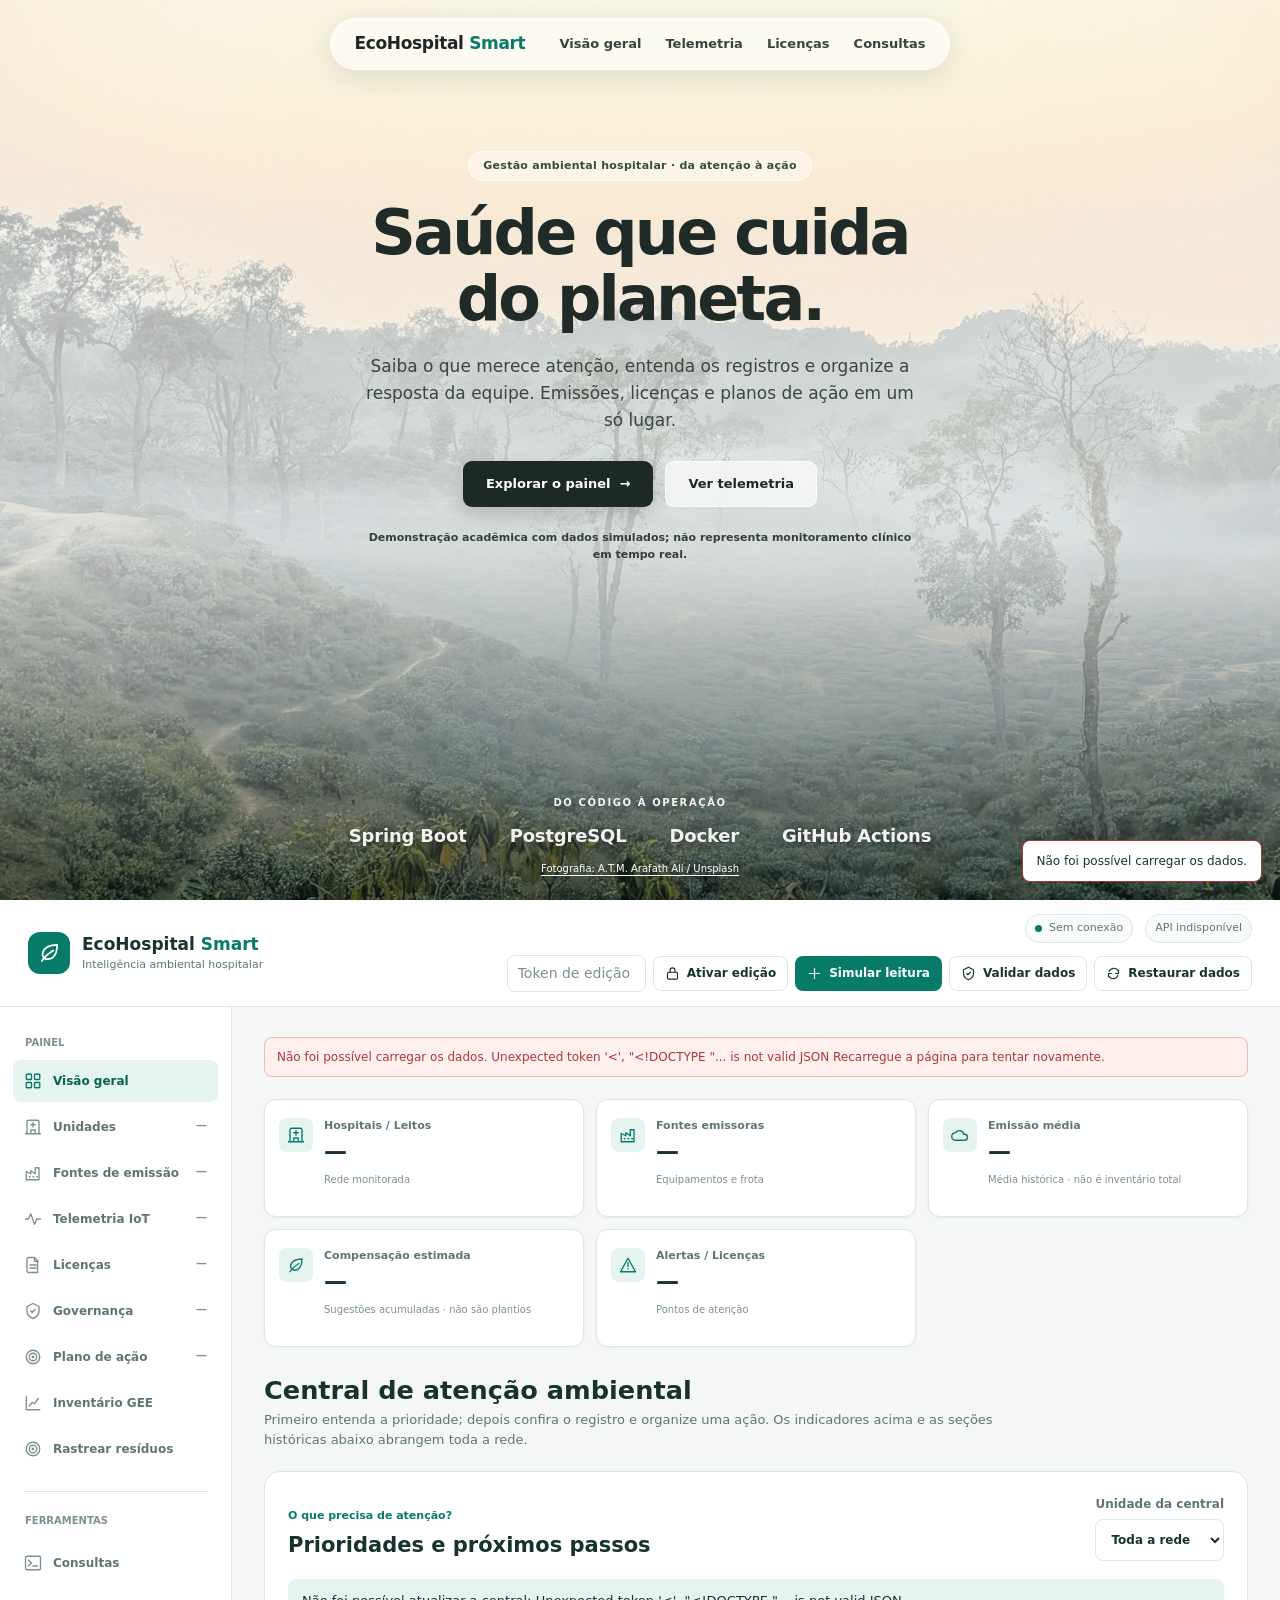
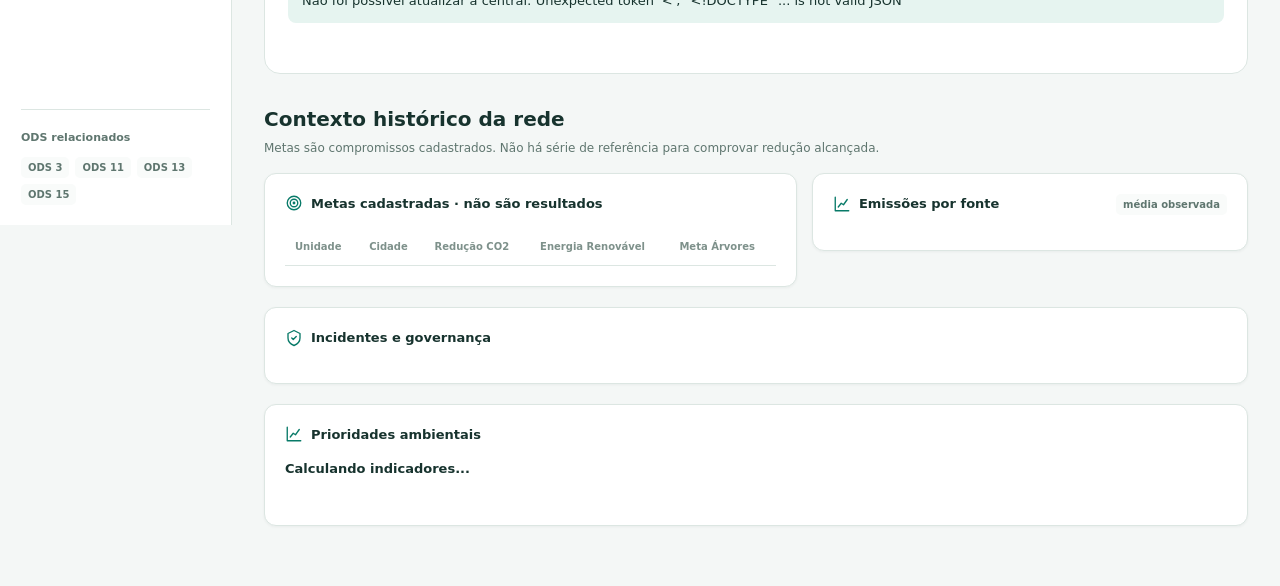
==== commit 0338771d: "feat: traceable emissions waste and environmental action workflows" ====
--- a/public/index.html
+++ b/public/index.html
@@ -38,9 +38,9 @@
             </div>
         </nav>
         <div class="hero-content">
-            <span class="hero-eyebrow">Inteligência ambiental para a saúde</span>
+            <span class="hero-eyebrow">Gestão ambiental hospitalar · da atenção à ação</span>
             <h1 id="heroTitle">Saúde que cuida<br>do planeta.</h1>
-            <p>Uma visão clara de emissões, licenças e metas ESG da rede hospitalar — dos dados registrados às decisões do dia a dia.</p>
+            <p>Saiba o que merece atenção, entenda os registros e organize a resposta da equipe. Emissões, licenças e planos de ação em um só lugar.</p>
             <div class="hero-actions">
                 <a class="hero-button hero-button-primary" href="#painel" data-hero-tab="dashboard">Explorar o painel <span aria-hidden="true">→</span></a>
                 <a class="hero-button hero-button-secondary" href="#painel" data-hero-tab="telemetria">Ver telemetria</a>
@@ -127,6 +127,9 @@
                     <span>Governança</span>
                     <span class="badge-count" id="countAuditoria">—</span>
                 </button>
+                <button class="nav-item" data-tab="acoes"><span class="nav-icon"><svg class="icon"><use href="#i-target"></use></svg></span><span>Plano de ação</span><span class="badge-count" id="countActions">—</span></button>
+                <button class="nav-item" data-tab="inventario"><span class="nav-icon"><svg class="icon"><use href="#i-chart"></use></svg></span><span>Inventário GEE</span></button>
+                <button class="nav-item" data-tab="residuos"><span class="nav-icon"><svg class="icon"><use href="#i-target"></use></svg></span><span>Rastrear resíduos</span></button>
                 <div class="sidebar-divider"></div>
                 <div class="sidebar-section-title">FERRAMENTAS</div>
                 <button class="nav-item" data-tab="console">
@@ -178,7 +181,7 @@
                     <div class="kpi-info">
                         <span class="kpi-label">Emissão média</span>
                         <span class="kpi-value" id="kpiMediaCo2">—</span>
-                        <span class="kpi-sub">CO₂ por hora · leituras</span>
+                        <span class="kpi-sub">Média histórica · não é inventário total</span>
                     </div>
                 </div>
 
@@ -187,7 +190,7 @@
                     <div class="kpi-info">
                         <span class="kpi-label">Compensação estimada</span>
                         <span class="kpi-value" id="kpiArvores">—</span>
-                        <span class="kpi-sub">Árvores sugeridas</span>
+                        <span class="kpi-sub">Sugestões acumuladas · não são plantios</span>
                     </div>
                 </div>
 
@@ -204,14 +207,23 @@
             <!-- TAB 1: DASHBOARD GERAL -->
             <div id="tab-dashboard" class="tab-pane active">
                 <div class="content-header">
-                    <h2>Visão geral</h2>
-                    <p>Indicadores ambientais e operacionais da rede hospitalar, calculados a partir dos dados deste ambiente.</p>
-                </div>
+                    <h2>Central de atenção ambiental</h2>
+                    <p>Primeiro entenda a prioridade; depois confira o registro e organize uma ação. Os indicadores acima e as seções históricas abaixo abrangem toda a rede.</p>
+                </div>
+
+                <section class="operations-panel" aria-labelledby="operationsTitle">
+                    <div class="operations-heading"><div><span class="section-eyebrow">O que precisa de atenção?</span><h3 id="operationsTitle">Prioridades e próximos passos</h3></div><label class="field-label">Unidade da central<select id="operationsUnit"><option value="">Toda a rede</option></select></label></div>
+                    <p id="operationsSummary" class="operations-summary" role="status">Consultando registros…</p>
+                    <div id="priorityQueue" class="priority-queue"></div>
+                    <p id="operationsMethodology" class="methodology-note"></p>
+                </section>
+
+                <div class="section-heading"><h3>Contexto histórico da rede</h3><p>Metas são compromissos cadastrados. Não há série de referência para comprovar redução alcançada.</p></div>
 
                 <div class="grid-2-cols">
                     <div class="glass-card">
                         <div class="card-title">
-                            <span><svg class="icon"><use href="#i-target"></use></svg> Metas anuais por unidade</span>
+                            <span><svg class="icon"><use href="#i-target"></use></svg> Metas cadastradas · não são resultados</span>
                         </div>
                         <div class="table-responsive">
                             <table class="data-table" id="tableMetasDashboard">
@@ -258,6 +270,34 @@
                 </div>
             </div>
 
+            <div id="tab-acoes" class="tab-pane">
+                <div class="content-header"><h2>Plano de ação ambiental</h2><p>Transforme a análise em trabalho acompanhado. Concluir uma ação não remove alertas nem comprova conformidade ambiental.</p></div>
+                <div class="operations-heading"><label class="field-label">Filtrar ações por unidade<select id="actionsUnit"><option value="">Toda a rede</option></select></label><span id="actionSummary" role="status"></span></div>
+                <div class="grid-2-cols">
+                    <form id="actionForm" class="glass-card action-form">
+                        <h3>Registrar uma ação</h3>
+                        <label class="field-label">O que será feito?<input name="title" required maxlength="180" placeholder="Ex.: conferir documentação da licença"></label>
+                        <label class="field-label">Unidade<select name="unit" id="actionUnit" required></select></label>
+                        <label class="field-label">Equipe responsável<input name="owner" required maxlength="100" placeholder="Ex.: equipe de gestão ambiental"></label>
+                        <label class="field-label">Prazo<input name="due" type="date" required></label>
+                        <p class="methodology-note">Use nomes de equipes; não registre dados de pacientes, credenciais ou informações sensíveis. A escrita exige token de operador.</p>
+                        <button class="btn btn-emerald" type="submit">Salvar ação</button>
+                        <p id="actionFeedback" role="status" aria-live="polite" hidden></p>
+                    </form>
+                    <div class="glass-card"><h3>Ações registradas</h3><div id="actionList" class="priority-queue"></div></div>
+                </div>
+            </div>
+
+            <div id="tab-inventario" class="tab-pane">
+                <div class="content-header"><h2>Inventário de gases de efeito estufa</h2><p>Consumo × fator = kgCO₂e. Registros declarados, sem verificação independente. As leituras históricas em kg/h não são convertidas em inventário anual.</p></div>
+                <p class="methodology-note">Informe fator em kgCO₂e por unidade, com GWP já incorporado, fonte e versão. Não multiplique o GWP novamente. Não há fatores oficiais pré-carregados. Gases anestésicos exigem metodologia e fatores específicos, revisados por profissional habilitado.</p>
+                <div id="inventoryJournal"></div>
+            </div>
+            <div id="tab-residuos" class="tab-pane">
+                <div class="content-header"><h2>Rastreabilidade de resíduos</h2><p>Registre a origem, classificação, massa, prestador, destinação e referências documentais de cada lote.</p></div>
+                <p class="methodology-note">A classificação e o manejo devem seguir o PGRSS e as exigências aplicáveis. Grupos A–E não definem sozinhos o tratamento: subgrupos e riscos precisam de avaliação técnica. Autoclavagem não autoriza automaticamente descarte comum. Referência informada não equivale a documento validado; não há redução percentual presumida.</p>
+                <div id="wasteJournal"></div>
+            </div>
             <!-- TAB 2: UNIDADES HOSPITALARES -->
             <div id="tab-hospitais" class="tab-pane">
                 <div class="content-header">
@@ -471,7 +511,7 @@
     <dialog id="resetDialog" class="confirm-dialog" aria-labelledby="resetDialogTitle" aria-describedby="resetDialogDescription">
         <form method="dialog">
             <h2 id="resetDialogTitle">Restaurar dados deste ambiente?</h2>
-            <p id="resetDialogDescription">As simulações e alterações serão removidas. O dataset original será carregado apenas neste ambiente.</p>
+            <p id="resetDialogDescription">As simulações, planos de ação, inventário GEE, registros de resíduos e alterações serão removidos. Faça backup antes. O dataset original será carregado apenas neste ambiente.</p>
             <div class="dialog-actions">
                 <button class="btn btn-outline" value="cancel">Cancelar</button>
                 <button class="btn btn-danger" value="confirm">Restaurar dados</button>
@@ -483,5 +523,7 @@
     <div id="toast" class="toast" role="status" aria-live="polite"></div>
 
     <script src="app.js"></script>
+    <script src="operations.js"></script>
+    <script src="journal.js"></script>
 </body>
 </html>
--- a/public/styles.css
+++ b/public/styles.css
@@ -33,6 +33,7 @@
     text-rendering: optimizeLegibility;
 }
 button, input { font: inherit; }
+select, textarea { font: inherit; }
 button { cursor: pointer; }
 button:disabled { cursor: not-allowed; opacity: .55; }
 :focus-visible { outline: 3px solid rgba(8, 122, 104, .36); outline-offset: 2px; }
@@ -121,6 +122,31 @@
 .tab-pane { scroll-margin-top: 106px; }
 
 /* App shell */
+.operations-panel { margin-bottom: 30px; padding: 23px; border: 1px solid var(--line); border-radius: var(--radius-lg); background: var(--surface); }
+.operations-heading { display: flex; align-items: end; justify-content: space-between; flex-wrap: wrap; gap: 16px; margin-bottom: 18px; }
+.operations-heading h3 { margin: 5px 0 0; font-size: 21px; }
+.section-eyebrow { color: var(--accent); font-size: 11px; font-weight: 700; }
+.field-label { display: flex; flex-direction: column; gap: 6px; color: var(--muted); font-size: 12px; font-weight: 650; }
+.field-label input, .field-label select, .field-label textarea { min-height: 42px; width: 100%; padding: 9px 11px; border: 1px solid var(--line); border-radius: var(--radius-sm); background: var(--surface); color: var(--ink); }
+.field-label select { max-width: 360px; }
+.operations-summary { padding: 12px 14px; background: var(--accent-soft); border-radius: var(--radius-sm); color: var(--ink); font-size: 13px; font-variant-numeric: tabular-nums; }
+.priority-queue { display: flex; flex-direction: column; gap: 12px; }
+.priority-item { padding: 16px; border: 1px solid var(--line); border-left: 3px solid var(--accent); border-radius: var(--radius-sm); background: var(--surface-muted); }
+.priority-item[data-severity="critical"] { border-left-color: var(--danger); }
+.priority-item[data-severity="warning"] { border-left-color: var(--warning); }
+.priority-item h4 { margin: 8px 0; font-size: 14px; overflow-wrap: anywhere; }
+.kpi-strip.context-hidden { display: none; }
+.priority-item p { margin: 6px 0; color: var(--muted); font-size: 12px; overflow-wrap: anywhere; }
+.priority-actions { display: flex; flex-wrap: wrap; gap: 8px; margin-top: 12px; }
+.methodology-note { margin: 14px 0 0; color: var(--muted); font-size: 11px; }
+.section-heading { margin: 26px 0 16px; }
+.section-heading h3 { margin-bottom: 5px; font-size: 20px; }
+.section-heading p { color: var(--muted); font-size: 12px; }
+.action-form { display: flex; flex-direction: column; gap: 15px; align-self: start; }
+.action-form h3 { margin-bottom: 0; }
+.action-form .methodology-note { margin-top: 0; }
+#actionFeedback[data-state="error"] { color: var(--danger); }
+#actionSummary { color: var(--muted); font-size: 12px; }
 .navbar {
     position: sticky;
     z-index: 20;
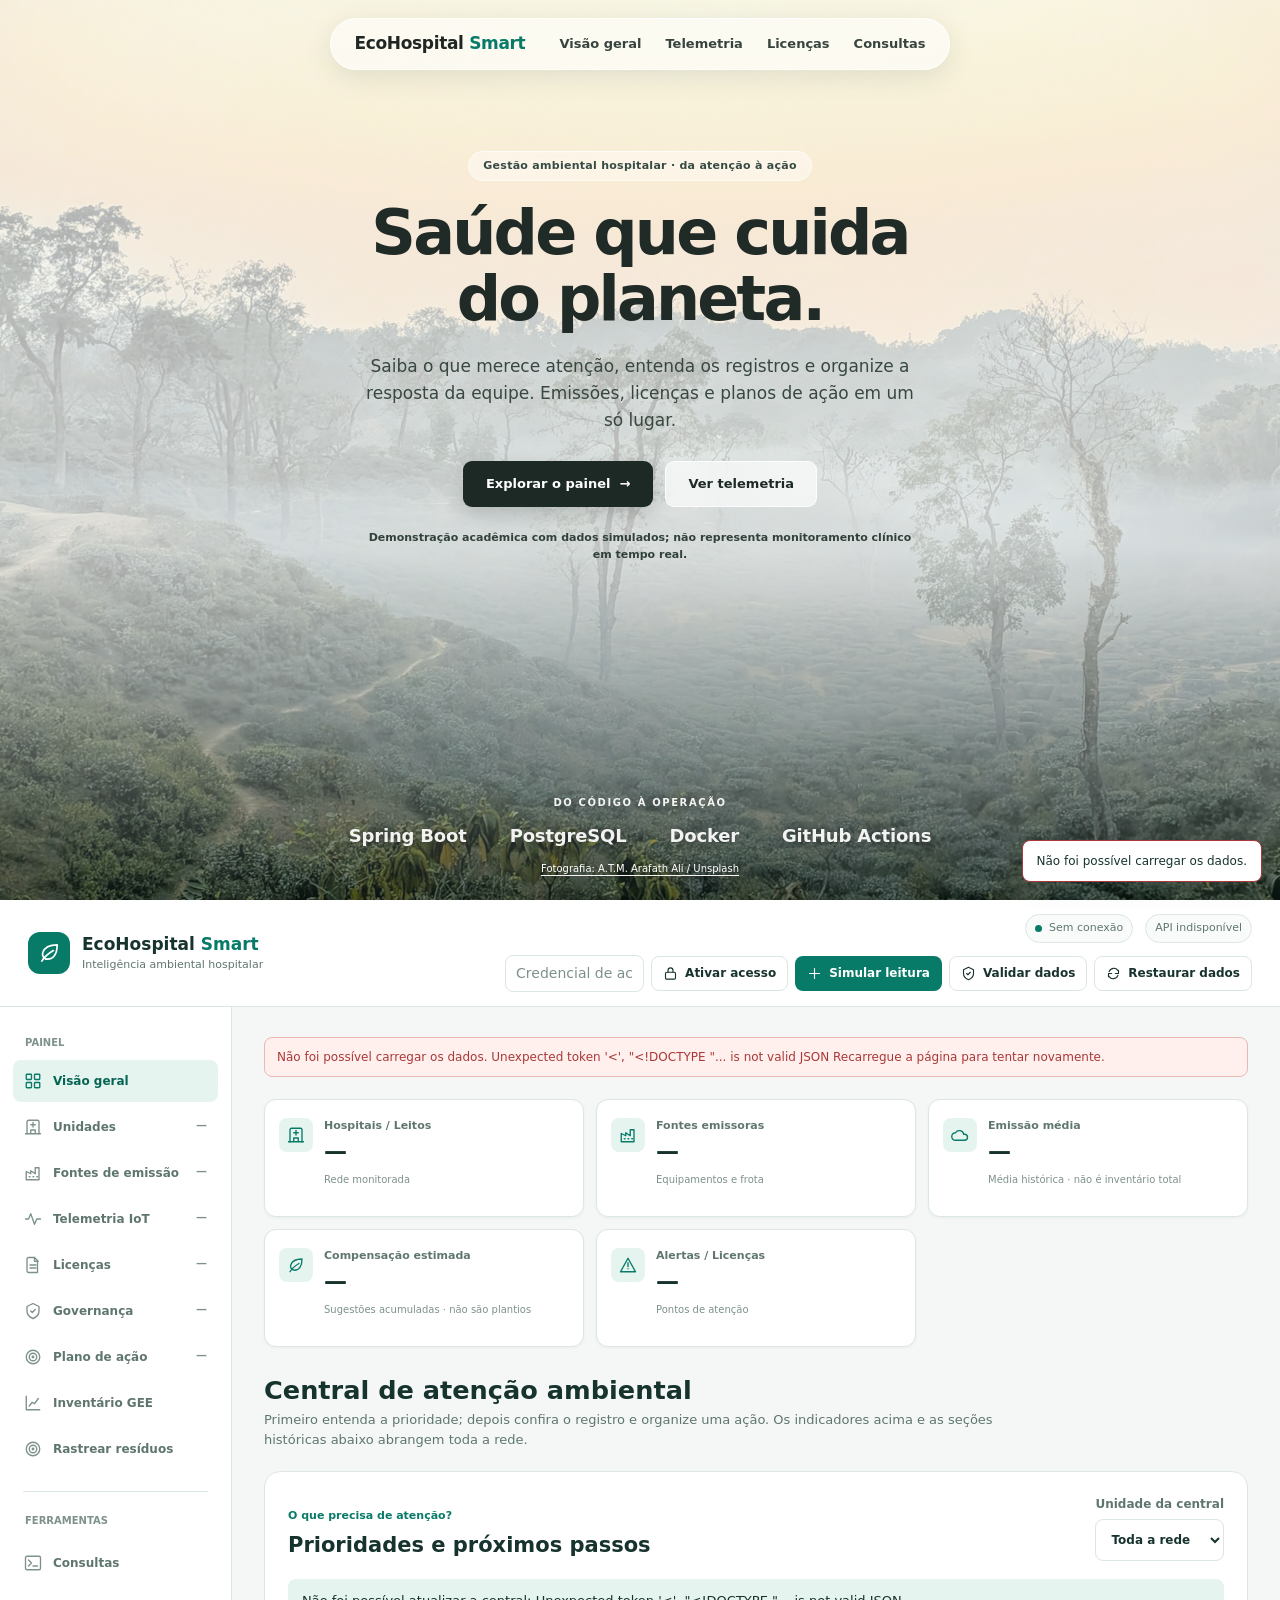
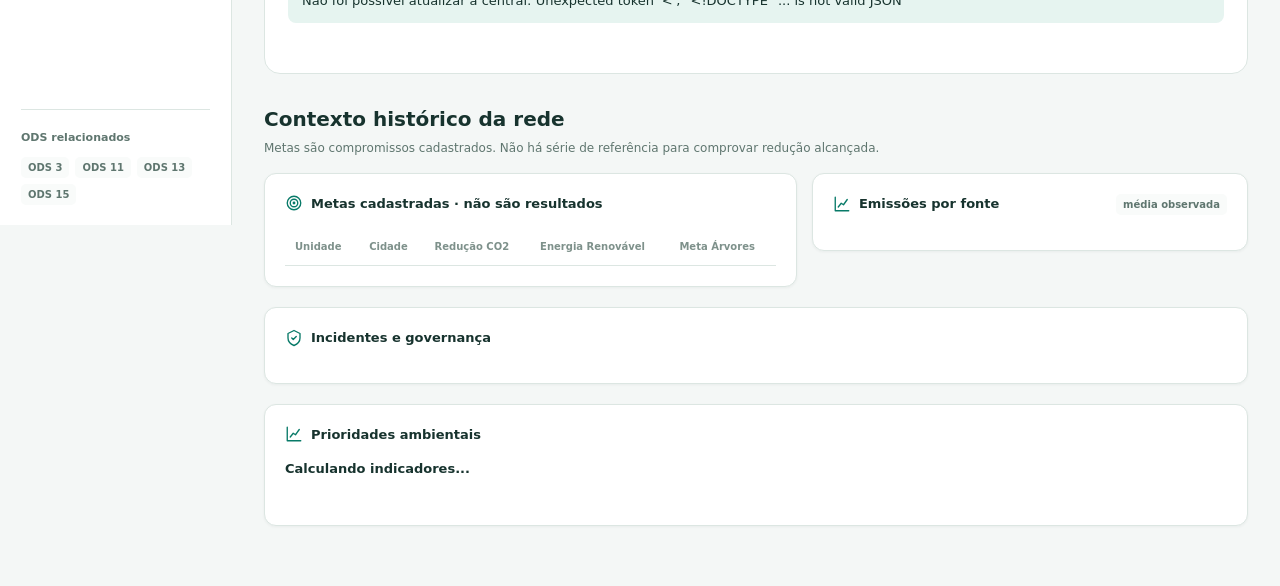
==== commit 8e9cb964: "feat: add auditable ESG workflows and provenance checks" ====
--- a/public/index.html
+++ b/public/index.html
@@ -76,8 +76,8 @@
             </div>
             <div class="db-status-badge" id="environmentLabel">Consultando ambiente…</div>
             <div class="header-actions">
-                <input id="operatorKeyInput" type="password" autocomplete="off" placeholder="Token de edição" aria-label="Token de edição" class="operator-key-input">
-                <button id="btnOperatorKey" class="btn btn-outline" title="Habilita edições somente nesta aba"><svg class="icon"><use href="#i-lock"></use></svg> Ativar edição</button>
+                <input id="operatorKeyInput" type="password" autocomplete="off" placeholder="Credencial de acesso" aria-label="Credencial de acesso" class="operator-key-input">
+                <button id="btnOperatorKey" class="btn btn-outline" title="Valida a credencial somente nesta aba"><svg class="icon"><use href="#i-lock"></use></svg> Ativar acesso</button>
                 <button id="btnSimularIoT" class="btn btn-emerald" title="Gera uma leitura de telemetria IoT aleatória">
                     <svg class="icon"><use href="#i-plus"></use></svg> Simular leitura
                 </button>
